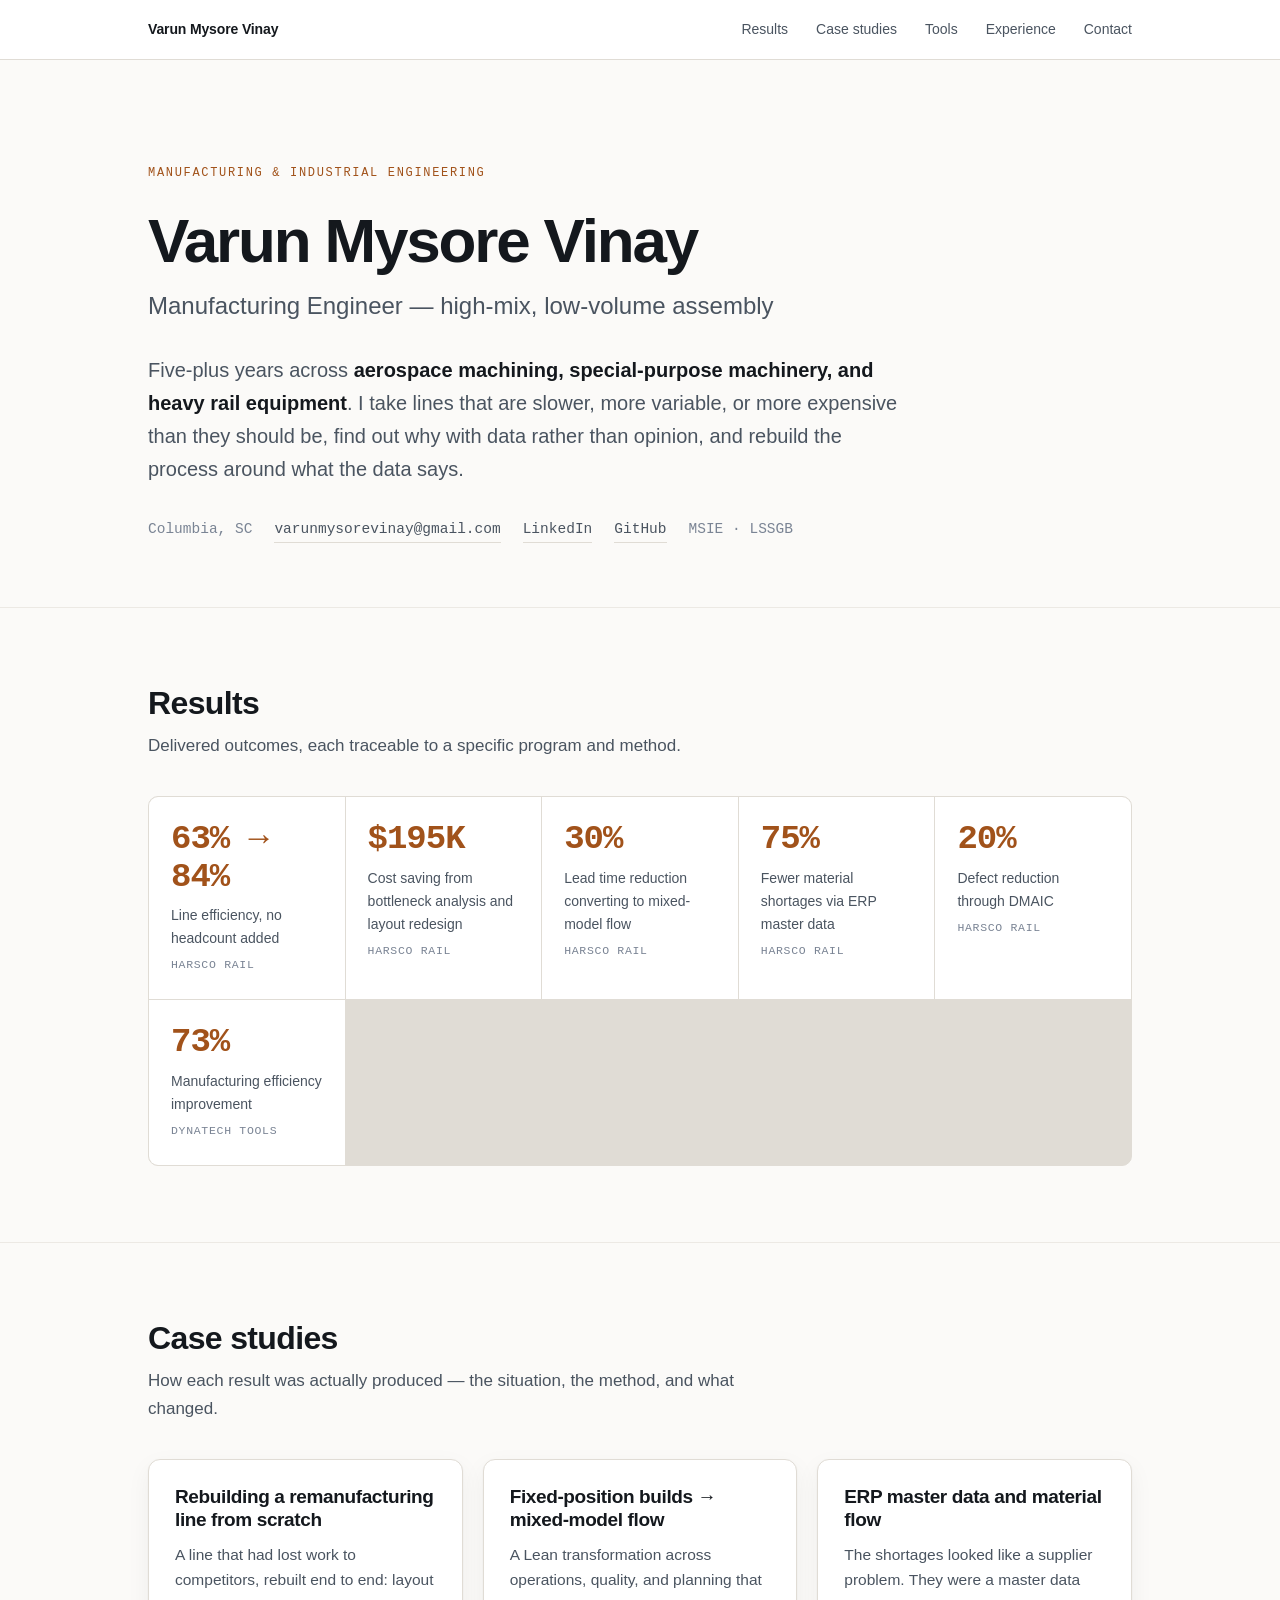
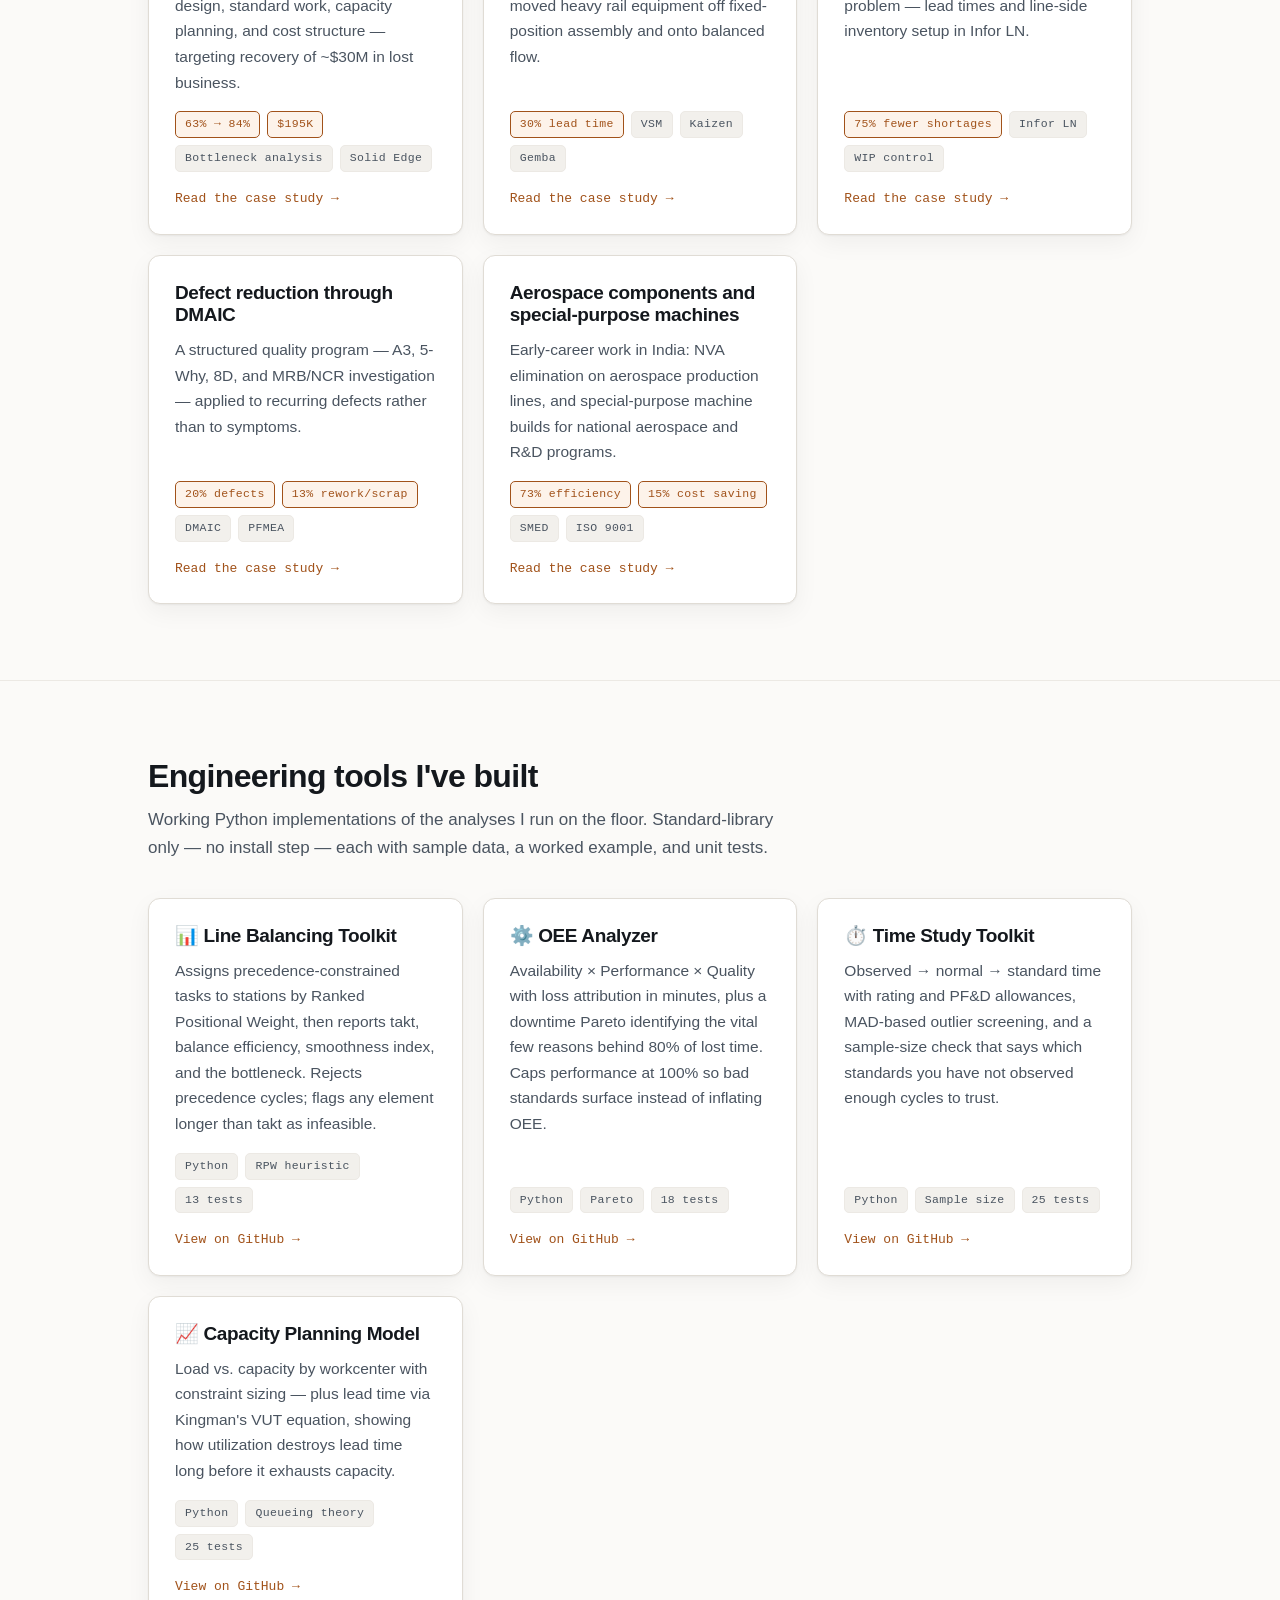
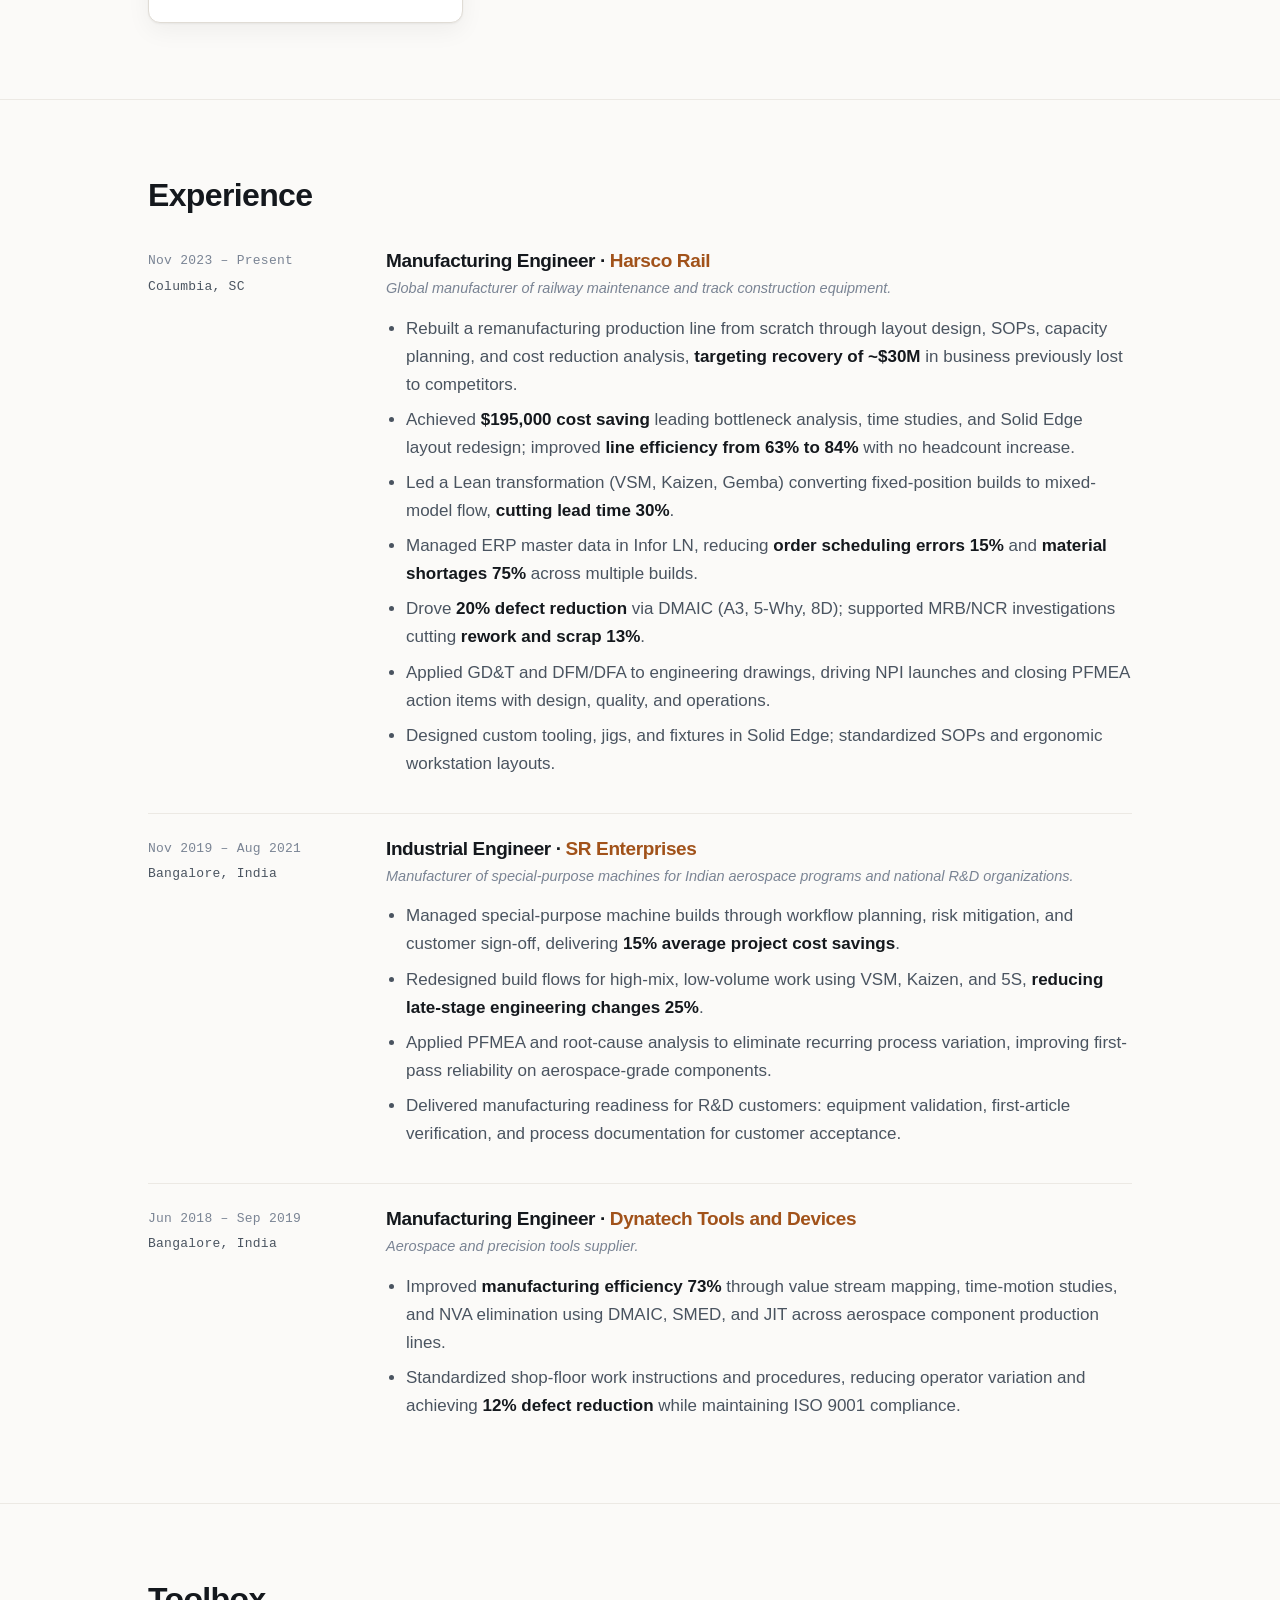
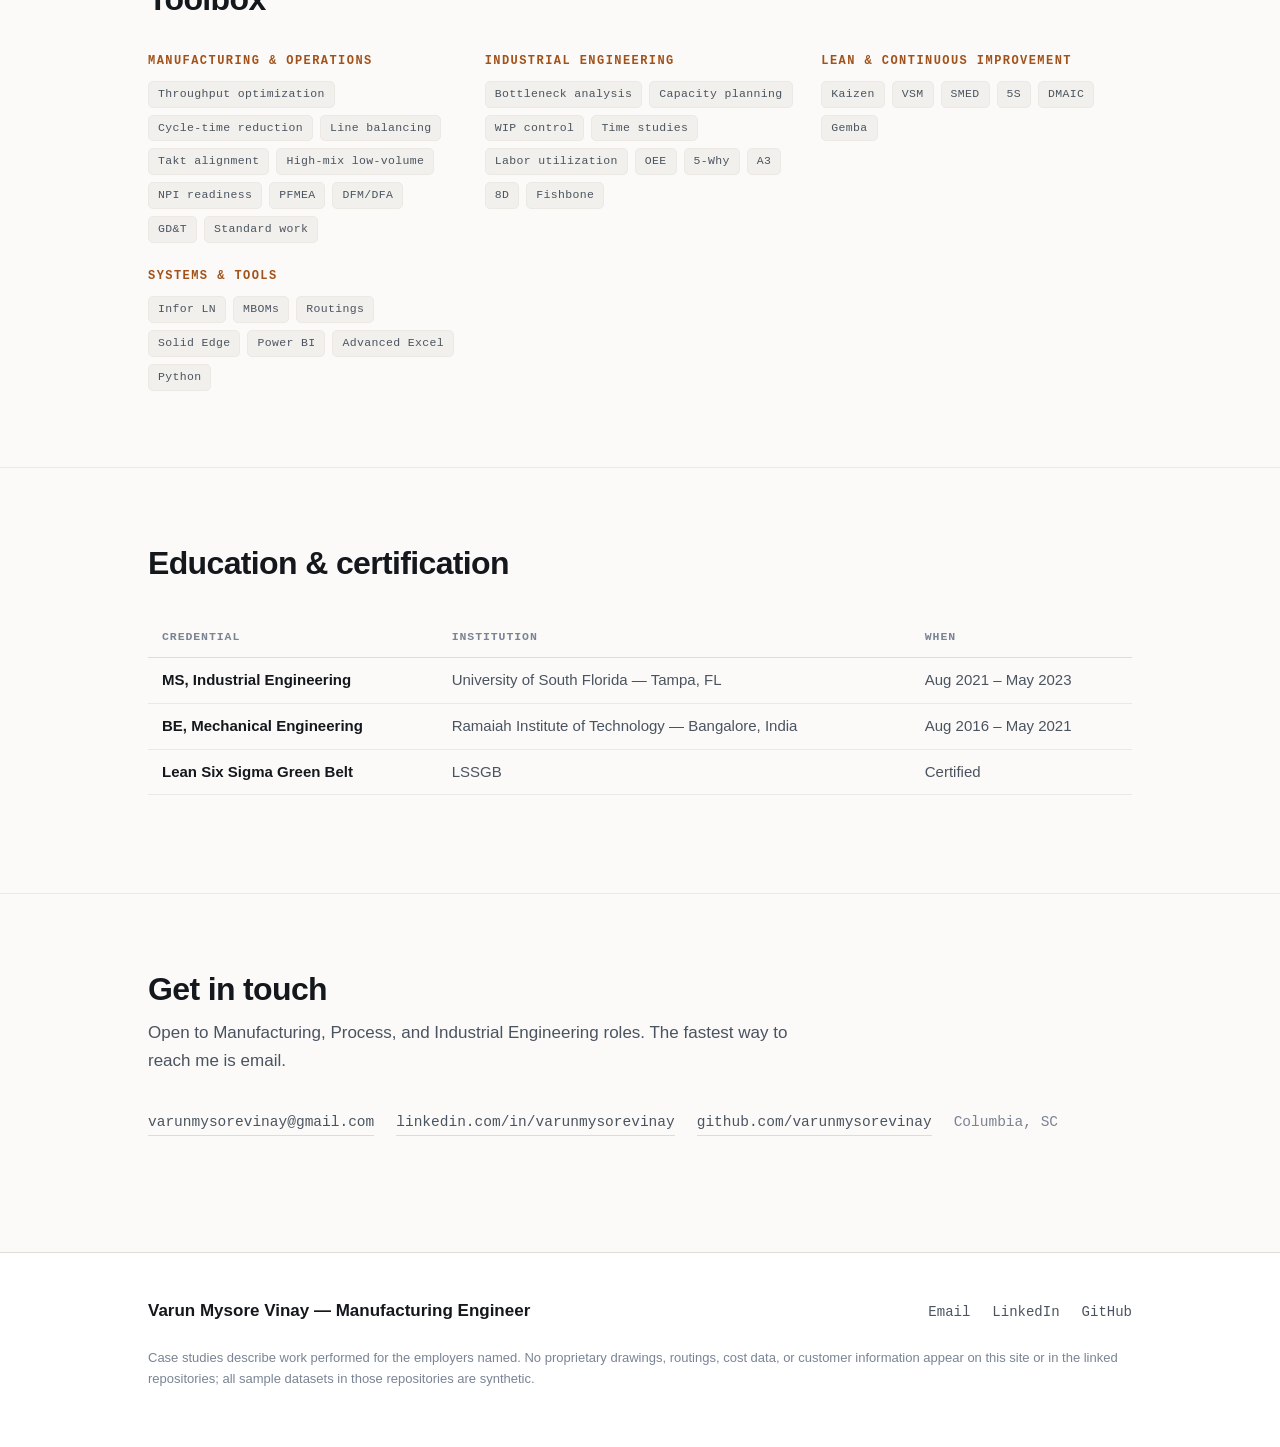
==== index.html @ 50851c82 "Initial commit" ====
<!DOCTYPE html>
<html lang="en">
<head>
<meta charset="utf-8">
<meta name="viewport" content="width=device-width, initial-scale=1">
<title>Varun Mysore Vinay — Manufacturing Engineer</title>
<meta name="description" content="Manufacturing Engineer with 5+ years across aerospace machining, special-purpose machinery, and heavy rail equipment. Throughput, line balancing, defect reduction, and ERP master data in high-mix, low-volume assembly.">
<meta property="og:title" content="Varun Mysore Vinay — Manufacturing Engineer">
<meta property="og:description" content="Throughput, line balancing, defect reduction, and ERP master data in high-mix, low-volume assembly. MSIE, Lean Six Sigma Green Belt.">
<meta property="og:type" content="profile">
<link rel="stylesheet" href="assets/style.css">
<link rel="icon" href="data:image/svg+xml,<svg xmlns='http://www.w3.org/2000/svg' viewBox='0 0 100 100'><text y='.9em' font-size='90'>⚙️</text></svg>">
</head>
<body>

<header class="masthead">
  <div class="wrap">
    <nav class="nav">
      <a class="brand" href="index.html">Varun Mysore Vinay</a>
      <a href="#results">Results</a>
      <a href="#case-studies">Case studies</a>
      <a href="#tools">Tools</a>
      <a href="#experience">Experience</a>
      <a href="#contact">Contact</a>
    </nav>
  </div>
</header>

<main>

<div class="wrap">
  <div class="hero">
    <p class="eyebrow">Manufacturing &amp; Industrial Engineering</p>
    <h1>Varun Mysore Vinay</h1>
    <p class="role">Manufacturing Engineer — high-mix, low-volume assembly</p>
    <p class="lede">
      Five-plus years across <strong>aerospace machining, special-purpose machinery, and heavy rail
      equipment</strong>. I take lines that are slower, more variable, or more expensive than they
      should be, find out why with data rather than opinion, and rebuild the process around what
      the data says.
    </p>
    <div class="meta">
      <span>Columbia, SC</span>
      <a href="mailto:varunmysorevinay@gmail.com">varunmysorevinay@gmail.com</a>
      <a href="https://www.linkedin.com/in/varunmysorevinay">LinkedIn</a>
      <a href="https://github.com/varunmysorevinay">GitHub</a>
      <span>MSIE · LSSGB</span>
    </div>
  </div>
</div>

<section id="results">
  <div class="wrap">
    <div class="section-head">
      <h2>Results</h2>
      <p>Delivered outcomes, each traceable to a specific program and method.</p>
    </div>
    <div class="metrics">
      <div class="metric">
        <span class="value">63% → 84%</span>
        <span class="label">Line efficiency, no headcount added</span>
        <span class="where">Harsco Rail</span>
      </div>
      <div class="metric">
        <span class="value">$195K</span>
        <span class="label">Cost saving from bottleneck analysis and layout redesign</span>
        <span class="where">Harsco Rail</span>
      </div>
      <div class="metric">
        <span class="value">30%</span>
        <span class="label">Lead time reduction converting to mixed-model flow</span>
        <span class="where">Harsco Rail</span>
      </div>
      <div class="metric">
        <span class="value">75%</span>
        <span class="label">Fewer material shortages via ERP master data</span>
        <span class="where">Harsco Rail</span>
      </div>
      <div class="metric">
        <span class="value">20%</span>
        <span class="label">Defect reduction through DMAIC</span>
        <span class="where">Harsco Rail</span>
      </div>
      <div class="metric">
        <span class="value">73%</span>
        <span class="label">Manufacturing efficiency improvement</span>
        <span class="where">Dynatech Tools</span>
      </div>
    </div>
  </div>
</section>

<section id="case-studies">
  <div class="wrap">
    <div class="section-head">
      <h2>Case studies</h2>
      <p>How each result was actually produced — the situation, the method, and what changed.</p>
    </div>
    <div class="cards">

      <a class="card" href="case-studies/line-rebuild.html">
        <h3>Rebuilding a remanufacturing line from scratch</h3>
        <p>
          A line that had lost work to competitors, rebuilt end to end: layout design, standard work,
          capacity planning, and cost structure — targeting recovery of ~$30M in lost business.
        </p>
        <div class="tag-row">
          <span class="tag hot">63% → 84%</span>
          <span class="tag hot">$195K</span>
          <span class="tag">Bottleneck analysis</span>
          <span class="tag">Solid Edge</span>
        </div>
        <span class="more">Read the case study →</span>
      </a>

      <a class="card" href="case-studies/mixed-model-flow.html">
        <h3>Fixed-position builds → mixed-model flow</h3>
        <p>
          A Lean transformation across operations, quality, and planning that moved heavy rail
          equipment off fixed-position assembly and onto balanced flow.
        </p>
        <div class="tag-row">
          <span class="tag hot">30% lead time</span>
          <span class="tag">VSM</span>
          <span class="tag">Kaizen</span>
          <span class="tag">Gemba</span>
        </div>
        <span class="more">Read the case study →</span>
      </a>

      <a class="card" href="case-studies/erp-material-flow.html">
        <h3>ERP master data and material flow</h3>
        <p>
          The shortages looked like a supplier problem. They were a master data problem — lead times
          and line-side inventory setup in Infor LN.
        </p>
        <div class="tag-row">
          <span class="tag hot">75% fewer shortages</span>
          <span class="tag">Infor LN</span>
          <span class="tag">WIP control</span>
        </div>
        <span class="more">Read the case study →</span>
      </a>

      <a class="card" href="case-studies/defect-reduction.html">
        <h3>Defect reduction through DMAIC</h3>
        <p>
          A structured quality program — A3, 5-Why, 8D, and MRB/NCR investigation — applied to
          recurring defects rather than to symptoms.
        </p>
        <div class="tag-row">
          <span class="tag hot">20% defects</span>
          <span class="tag hot">13% rework/scrap</span>
          <span class="tag">DMAIC</span>
          <span class="tag">PFMEA</span>
        </div>
        <span class="more">Read the case study →</span>
      </a>

      <a class="card" href="case-studies/aerospace-and-spm.html">
        <h3>Aerospace components and special-purpose machines</h3>
        <p>
          Early-career work in India: NVA elimination on aerospace production lines, and
          special-purpose machine builds for national aerospace and R&amp;D programs.
        </p>
        <div class="tag-row">
          <span class="tag hot">73% efficiency</span>
          <span class="tag hot">15% cost saving</span>
          <span class="tag">SMED</span>
          <span class="tag">ISO 9001</span>
        </div>
        <span class="more">Read the case study →</span>
      </a>

    </div>
  </div>
</section>

<section id="tools">
  <div class="wrap">
    <div class="section-head">
      <h2>Engineering tools I've built</h2>
      <p>
        Working Python implementations of the analyses I run on the floor. Standard-library only —
        no install step — each with sample data, a worked example, and unit tests.
      </p>
    </div>
    <div class="cards">

      <a class="card" href="https://github.com/varunmysorevinay/line-balancing-toolkit">
        <h3>📊 Line Balancing Toolkit</h3>
        <p>
          Assigns precedence-constrained tasks to stations by Ranked Positional Weight, then reports
          takt, balance efficiency, smoothness index, and the bottleneck. Rejects precedence cycles;
          flags any element longer than takt as infeasible.
        </p>
        <div class="tag-row">
          <span class="tag">Python</span>
          <span class="tag">RPW heuristic</span>
          <span class="tag">13 tests</span>
        </div>
        <span class="more">View on GitHub →</span>
      </a>

      <a class="card" href="https://github.com/varunmysorevinay/oee-analyzer">
        <h3>⚙️ OEE Analyzer</h3>
        <p>
          Availability × Performance × Quality with loss attribution in minutes, plus a downtime
          Pareto identifying the vital few reasons behind 80% of lost time. Caps performance at 100%
          so bad standards surface instead of inflating OEE.
        </p>
        <div class="tag-row">
          <span class="tag">Python</span>
          <span class="tag">Pareto</span>
          <span class="tag">18 tests</span>
        </div>
        <span class="more">View on GitHub →</span>
      </a>

      <a class="card" href="https://github.com/varunmysorevinay/time-study-toolkit">
        <h3>⏱️ Time Study Toolkit</h3>
        <p>
          Observed → normal → standard time with rating and PF&amp;D allowances, MAD-based outlier
          screening, and a sample-size check that says which standards you have not observed enough
          cycles to trust.
        </p>
        <div class="tag-row">
          <span class="tag">Python</span>
          <span class="tag">Sample size</span>
          <span class="tag">25 tests</span>
        </div>
        <span class="more">View on GitHub →</span>
      </a>

      <a class="card" href="https://github.com/varunmysorevinay/capacity-planning-model">
        <h3>📈 Capacity Planning Model</h3>
        <p>
          Load vs. capacity by workcenter with constraint sizing — plus lead time via Kingman's VUT
          equation, showing how utilization destroys lead time long before it exhausts capacity.
        </p>
        <div class="tag-row">
          <span class="tag">Python</span>
          <span class="tag">Queueing theory</span>
          <span class="tag">25 tests</span>
        </div>
        <span class="more">View on GitHub →</span>
      </a>

    </div>
  </div>
</section>

<section id="experience">
  <div class="wrap">
    <div class="section-head">
      <h2>Experience</h2>
    </div>
    <div class="role-list">

      <div class="role-item">
        <div class="role-when">
          Nov 2023 – Present
          <span class="place">Columbia, SC</span>
        </div>
        <div class="role-body">
          <h3>Manufacturing Engineer · <span class="org">Harsco Rail</span></h3>
          <p class="what">Global manufacturer of railway maintenance and track construction equipment.</p>
          <ul>
            <li>Rebuilt a remanufacturing production line from scratch through layout design, SOPs, capacity planning, and cost reduction analysis, <strong>targeting recovery of ~$30M</strong> in business previously lost to competitors.</li>
            <li>Achieved <strong>$195,000 cost saving</strong> leading bottleneck analysis, time studies, and Solid Edge layout redesign; improved <strong>line efficiency from 63% to 84%</strong> with no headcount increase.</li>
            <li>Led a Lean transformation (VSM, Kaizen, Gemba) converting fixed-position builds to mixed-model flow, <strong>cutting lead time 30%</strong>.</li>
            <li>Managed ERP master data in Infor LN, reducing <strong>order scheduling errors 15%</strong> and <strong>material shortages 75%</strong> across multiple builds.</li>
            <li>Drove <strong>20% defect reduction</strong> via DMAIC (A3, 5-Why, 8D); supported MRB/NCR investigations cutting <strong>rework and scrap 13%</strong>.</li>
            <li>Applied GD&amp;T and DFM/DFA to engineering drawings, driving NPI launches and closing PFMEA action items with design, quality, and operations.</li>
            <li>Designed custom tooling, jigs, and fixtures in Solid Edge; standardized SOPs and ergonomic workstation layouts.</li>
          </ul>
        </div>
      </div>

      <div class="role-item">
        <div class="role-when">
          Nov 2019 – Aug 2021
          <span class="place">Bangalore, India</span>
        </div>
        <div class="role-body">
          <h3>Industrial Engineer · <span class="org">SR Enterprises</span></h3>
          <p class="what">Manufacturer of special-purpose machines for Indian aerospace programs and national R&amp;D organizations.</p>
          <ul>
            <li>Managed special-purpose machine builds through workflow planning, risk mitigation, and customer sign-off, delivering <strong>15% average project cost savings</strong>.</li>
            <li>Redesigned build flows for high-mix, low-volume work using VSM, Kaizen, and 5S, <strong>reducing late-stage engineering changes 25%</strong>.</li>
            <li>Applied PFMEA and root-cause analysis to eliminate recurring process variation, improving first-pass reliability on aerospace-grade components.</li>
            <li>Delivered manufacturing readiness for R&amp;D customers: equipment validation, first-article verification, and process documentation for customer acceptance.</li>
          </ul>
        </div>
      </div>

      <div class="role-item">
        <div class="role-when">
          Jun 2018 – Sep 2019
          <span class="place">Bangalore, India</span>
        </div>
        <div class="role-body">
          <h3>Manufacturing Engineer · <span class="org">Dynatech Tools and Devices</span></h3>
          <p class="what">Aerospace and precision tools supplier.</p>
          <ul>
            <li>Improved <strong>manufacturing efficiency 73%</strong> through value stream mapping, time-motion studies, and NVA elimination using DMAIC, SMED, and JIT across aerospace component production lines.</li>
            <li>Standardized shop-floor work instructions and procedures, reducing operator variation and achieving <strong>12% defect reduction</strong> while maintaining ISO 9001 compliance.</li>
          </ul>
        </div>
      </div>

    </div>
  </div>
</section>

<section id="skills">
  <div class="wrap">
    <div class="section-head">
      <h2>Toolbox</h2>
    </div>
    <div class="skill-grid">

      <div class="skill-group">
        <h3>Manufacturing &amp; Operations</h3>
        <div class="tag-row">
          <span class="tag">Throughput optimization</span>
          <span class="tag">Cycle-time reduction</span>
          <span class="tag">Line balancing</span>
          <span class="tag">Takt alignment</span>
          <span class="tag">High-mix low-volume</span>
          <span class="tag">NPI readiness</span>
          <span class="tag">PFMEA</span>
          <span class="tag">DFM/DFA</span>
          <span class="tag">GD&amp;T</span>
          <span class="tag">Standard work</span>
        </div>
      </div>

      <div class="skill-group">
        <h3>Industrial Engineering</h3>
        <div class="tag-row">
          <span class="tag">Bottleneck analysis</span>
          <span class="tag">Capacity planning</span>
          <span class="tag">WIP control</span>
          <span class="tag">Time studies</span>
          <span class="tag">Labor utilization</span>
          <span class="tag">OEE</span>
          <span class="tag">5-Why</span>
          <span class="tag">A3</span>
          <span class="tag">8D</span>
          <span class="tag">Fishbone</span>
        </div>
      </div>

      <div class="skill-group">
        <h3>Lean &amp; Continuous Improvement</h3>
        <div class="tag-row">
          <span class="tag">Kaizen</span>
          <span class="tag">VSM</span>
          <span class="tag">SMED</span>
          <span class="tag">5S</span>
          <span class="tag">DMAIC</span>
          <span class="tag">Gemba</span>
        </div>
      </div>

      <div class="skill-group">
        <h3>Systems &amp; Tools</h3>
        <div class="tag-row">
          <span class="tag">Infor LN</span>
          <span class="tag">MBOMs</span>
          <span class="tag">Routings</span>
          <span class="tag">Solid Edge</span>
          <span class="tag">Power BI</span>
          <span class="tag">Advanced Excel</span>
          <span class="tag">Python</span>
        </div>
      </div>

    </div>
  </div>
</section>

<section id="education">
  <div class="wrap">
    <div class="section-head">
      <h2>Education &amp; certification</h2>
    </div>
    <div class="table-scroll">
      <table>
        <thead>
          <tr><th>Credential</th><th>Institution</th><th>When</th></tr>
        </thead>
        <tbody>
          <tr>
            <td><strong>MS, Industrial Engineering</strong></td>
            <td>University of South Florida — Tampa, FL</td>
            <td>Aug 2021 – May 2023</td>
          </tr>
          <tr>
            <td><strong>BE, Mechanical Engineering</strong></td>
            <td>Ramaiah Institute of Technology — Bangalore, India</td>
            <td>Aug 2016 – May 2021</td>
          </tr>
          <tr>
            <td><strong>Lean Six Sigma Green Belt</strong></td>
            <td>LSSGB</td>
            <td>Certified</td>
          </tr>
        </tbody>
      </table>
    </div>
  </div>
</section>

<section id="contact">
  <div class="wrap">
    <div class="section-head">
      <h2>Get in touch</h2>
      <p>
        Open to Manufacturing, Process, and Industrial Engineering roles. The fastest way to reach
        me is email.
      </p>
    </div>
    <div class="meta">
      <a href="mailto:varunmysorevinay@gmail.com">varunmysorevinay@gmail.com</a>
      <a href="https://www.linkedin.com/in/varunmysorevinay">linkedin.com/in/varunmysorevinay</a>
      <a href="https://github.com/varunmysorevinay">github.com/varunmysorevinay</a>
      <span>Columbia, SC</span>
    </div>
  </div>
</section>

</main>

<footer>
  <div class="wrap">
    <div class="foot-inner">
      <span class="name">Varun Mysore Vinay — Manufacturing Engineer</span>
      <div class="foot-links">
        <a href="mailto:varunmysorevinay@gmail.com">Email</a>
        <a href="https://www.linkedin.com/in/varunmysorevinay">LinkedIn</a>
        <a href="https://github.com/varunmysorevinay">GitHub</a>
      </div>
    </div>
    <p class="fineprint">
      Case studies describe work performed for the employers named. No proprietary drawings,
      routings, cost data, or customer information appear on this site or in the linked
      repositories; all sample datasets in those repositories are synthetic.
    </p>
  </div>
</footer>

</body>
</html>
---- assets/style.css ----
/* Varun Mysore Vinay — portfolio
   Palette tokens live on :root; dark mode redefines only the tokens. */

:root {
  --bg:        #fbfaf8;
  --bg-raised: #ffffff;
  --bg-sunken: #f2f0ec;
  --ink:       #14181d;
  --ink-soft:  #4a5460;
  --ink-faint: #7a8494;
  --rule:      #e0dcd5;
  --rule-soft: #ece9e4;
  --accent:    #a1521a;
  --accent-bg: #fdf3ea;
  --steel:     #2f5d7c;
  --shadow:    0 1px 2px rgba(20, 24, 29, .05), 0 8px 24px rgba(20, 24, 29, .05);
  --shadow-lift: 0 2px 4px rgba(20, 24, 29, .06), 0 16px 40px rgba(20, 24, 29, .09);

  --sans: -apple-system, BlinkMacSystemFont, "Segoe UI", Inter, Roboto,
          "Helvetica Neue", Arial, sans-serif;
  --mono: ui-monospace, "SF Mono", SFMono-Regular, "Cascadia Mono", Menlo,
          Consolas, "Liberation Mono", monospace;

  --measure: 68ch;
  --page: 1080px;
}

@media (prefers-color-scheme: dark) {
  :root {
    --bg:        #0f1216;
    --bg-raised: #171b21;
    --bg-sunken: #14181e;
    --ink:       #e8eaed;
    --ink-soft:  #a8b2bf;
    --ink-faint: #6f7a88;
    --rule:      #262c34;
    --rule-soft: #1e242b;
    --accent:    #e8933f;
    --accent-bg: #241a10;
    --steel:     #7bb3d8;
    --shadow:    0 1px 2px rgba(0, 0, 0, .4), 0 8px 24px rgba(0, 0, 0, .3);
    --shadow-lift: 0 2px 4px rgba(0, 0, 0, .45), 0 16px 40px rgba(0, 0, 0, .4);
  }
}

*, *::before, *::after { box-sizing: border-box; }

html { -webkit-text-size-adjust: 100%; scroll-behavior: smooth; }

body {
  margin: 0;
  background: var(--bg);
  color: var(--ink);
  font-family: var(--sans);
  font-size: 17px;
  line-height: 1.65;
  -webkit-font-smoothing: antialiased;
}

@media (prefers-reduced-motion: reduce) {
  html { scroll-behavior: auto; }
  * { transition: none !important; animation: none !important; }
}

.wrap {
  max-width: var(--page);
  margin: 0 auto;
  padding: 0 clamp(20px, 5vw, 48px);
}

a { color: var(--accent); text-decoration-thickness: 1px; text-underline-offset: 2px; }
a:hover { text-decoration-thickness: 2px; }

h1, h2, h3, h4 { line-height: 1.2; letter-spacing: -0.02em; margin: 0; }

/* ---------- masthead ---------- */

.masthead {
  border-bottom: 1px solid var(--rule);
  background: var(--bg-raised);
}

.nav {
  display: flex;
  flex-wrap: wrap;
  gap: 8px 28px;
  align-items: baseline;
  padding: 18px 0;
  font-size: 14px;
}

.nav .brand {
  font-weight: 650;
  color: var(--ink);
  text-decoration: none;
  letter-spacing: -0.01em;
  margin-right: auto;
}

.nav a:not(.brand) {
  color: var(--ink-soft);
  text-decoration: none;
}

.nav a:not(.brand):hover { color: var(--accent); }

/* ---------- hero ---------- */

.hero { padding: clamp(56px, 9vw, 104px) 0 clamp(40px, 6vw, 64px); }

.eyebrow {
  font-family: var(--mono);
  font-size: 12px;
  letter-spacing: 0.14em;
  text-transform: uppercase;
  color: var(--accent);
  margin: 0 0 20px;
}

.hero h1 {
  font-size: clamp(38px, 6.5vw, 62px);
  font-weight: 700;
  letter-spacing: -0.035em;
  margin-bottom: 8px;
}

.hero .role {
  font-size: clamp(19px, 2.6vw, 24px);
  color: var(--ink-soft);
  font-weight: 450;
  margin: 0 0 28px;
}

.hero .lede {
  font-size: clamp(17px, 2.1vw, 20px);
  max-width: var(--measure);
  color: var(--ink-soft);
  margin: 0 0 32px;
}

.hero .lede strong { color: var(--ink); font-weight: 600; }

.meta {
  display: flex;
  flex-wrap: wrap;
  gap: 10px 22px;
  font-size: 14.5px;
  color: var(--ink-faint);
  font-family: var(--mono);
}

.meta a { color: var(--ink-soft); text-decoration: none; border-bottom: 1px solid var(--rule); }
.meta a:hover { color: var(--accent); border-color: var(--accent); }

/* ---------- section scaffolding ---------- */

section { padding: clamp(44px, 6vw, 76px) 0; border-top: 1px solid var(--rule-soft); }

.section-head { margin-bottom: 36px; }

.section-head h2 {
  font-size: clamp(24px, 3.4vw, 32px);
  font-weight: 660;
  margin-bottom: 10px;
}

.section-head p {
  color: var(--ink-soft);
  max-width: var(--measure);
  margin: 0;
}

/* ---------- metric strip ---------- */

.metrics {
  display: grid;
  grid-template-columns: repeat(auto-fit, minmax(180px, 1fr));
  gap: 1px;
  background: var(--rule);
  border: 1px solid var(--rule);
  border-radius: 10px;
  overflow: hidden;
}

.metric { background: var(--bg-raised); padding: 24px 22px; }

.metric .value {
  font-family: var(--mono);
  font-size: clamp(26px, 3.6vw, 34px);
  font-weight: 600;
  letter-spacing: -0.03em;
  color: var(--accent);
  line-height: 1.1;
  display: block;
}

.metric .label {
  font-size: 14px;
  color: var(--ink-soft);
  margin-top: 8px;
  display: block;
}

.metric .where {
  font-family: var(--mono);
  font-size: 11.5px;
  letter-spacing: 0.06em;
  text-transform: uppercase;
  color: var(--ink-faint);
  margin-top: 6px;
  display: block;
}

/* ---------- cards ---------- */

.cards {
  display: grid;
  grid-template-columns: repeat(auto-fit, minmax(300px, 1fr));
  gap: 20px;
}

.card {
  background: var(--bg-raised);
  border: 1px solid var(--rule);
  border-radius: 12px;
  padding: 26px 26px 24px;
  box-shadow: var(--shadow);
  transition: box-shadow .18s ease, transform .18s ease, border-color .18s ease;
  display: flex;
  flex-direction: column;
}

a.card { text-decoration: none; color: inherit; }

a.card:hover {
  box-shadow: var(--shadow-lift);
  transform: translateY(-2px);
  border-color: var(--accent);
}

.card h3 {
  font-size: 19px;
  font-weight: 640;
  margin-bottom: 10px;
}

.card p {
  color: var(--ink-soft);
  font-size: 15.5px;
  margin: 0 0 16px;
  flex: 1;
}

.card .tag-row { display: flex; flex-wrap: wrap; gap: 7px; }

.tag {
  font-family: var(--mono);
  font-size: 11.5px;
  letter-spacing: 0.03em;
  padding: 3px 9px;
  border-radius: 5px;
  background: var(--bg-sunken);
  border: 1px solid var(--rule-soft);
  color: var(--ink-soft);
  white-space: nowrap;
}

.tag.hot { background: var(--accent-bg); border-color: var(--accent); color: var(--accent); }

.card .more {
  font-family: var(--mono);
  font-size: 13px;
  color: var(--accent);
  margin-top: 16px;
}

/* ---------- experience ---------- */

.role-list { display: grid; gap: 28px; }

.role-item {
  display: grid;
  grid-template-columns: 210px 1fr;
  gap: 28px;
  padding-top: 24px;
  border-top: 1px solid var(--rule-soft);
}

.role-item:first-child { border-top: none; padding-top: 0; }

.role-when {
  font-family: var(--mono);
  font-size: 13px;
  color: var(--ink-faint);
  letter-spacing: 0.02em;
}

.role-when .place { display: block; color: var(--ink-soft); margin-top: 4px; }

.role-body h3 { font-size: 19px; font-weight: 640; margin-bottom: 4px; }

.role-body .org { color: var(--accent); font-weight: 550; }

.role-body .what {
  font-size: 14.5px;
  color: var(--ink-faint);
  font-style: italic;
  margin: 0 0 14px;
}

.role-body ul { margin: 0; padding-left: 20px; color: var(--ink-soft); }
.role-body li { margin-bottom: 7px; }
.role-body li strong { color: var(--ink); font-weight: 600; }

@media (max-width: 720px) {
  .role-item { grid-template-columns: 1fr; gap: 12px; }
}

/* ---------- skills ---------- */

.skill-grid {
  display: grid;
  grid-template-columns: repeat(auto-fit, minmax(260px, 1fr));
  gap: 26px;
}

.skill-group h3 {
  font-family: var(--mono);
  font-size: 12px;
  letter-spacing: 0.12em;
  text-transform: uppercase;
  color: var(--accent);
  margin-bottom: 12px;
}

.skill-group .tag-row { display: flex; flex-wrap: wrap; gap: 7px; }

/* ---------- case study pages ---------- */

.case-hero { padding: clamp(44px, 7vw, 76px) 0 clamp(28px, 4vw, 40px); }

.case-hero h1 {
  font-size: clamp(30px, 5vw, 46px);
  font-weight: 700;
  letter-spacing: -0.03em;
  max-width: 20ch;
  margin-bottom: 16px;
}

.case-hero .sub {
  font-size: clamp(17px, 2.2vw, 20px);
  color: var(--ink-soft);
  max-width: var(--measure);
  margin: 0 0 24px;
}

.backlink {
  font-family: var(--mono);
  font-size: 13px;
  text-decoration: none;
  color: var(--ink-soft);
  display: inline-block;
  margin-bottom: 24px;
}

.backlink:hover { color: var(--accent); }

.case-body { max-width: var(--measure); padding-bottom: 72px; }

.case-body h2 {
  font-size: clamp(21px, 2.8vw, 26px);
  font-weight: 640;
  margin: 44px 0 14px;
  padding-top: 20px;
  border-top: 1px solid var(--rule-soft);
}

.case-body h2:first-child { border-top: none; padding-top: 0; margin-top: 0; }

.case-body h3 {
  font-size: 17.5px;
  font-weight: 640;
  margin: 26px 0 8px;
}

.case-body p { color: var(--ink-soft); margin: 0 0 16px; }
.case-body p strong, .case-body li strong { color: var(--ink); font-weight: 600; }
.case-body ul, .case-body ol { color: var(--ink-soft); padding-left: 22px; margin: 0 0 18px; }
.case-body li { margin-bottom: 8px; }

.pull {
  border-left: 3px solid var(--accent);
  background: var(--accent-bg);
  padding: 18px 22px;
  margin: 26px 0;
  border-radius: 0 8px 8px 0;
}

.pull p { margin: 0; color: var(--ink); font-size: 17.5px; }

.result-strip {
  display: grid;
  grid-template-columns: repeat(auto-fit, minmax(140px, 1fr));
  gap: 1px;
  background: var(--rule);
  border: 1px solid var(--rule);
  border-radius: 10px;
  overflow: hidden;
  margin: 28px 0;
}

.result-strip .metric { padding: 20px 18px; }
.result-strip .metric .value { font-size: clamp(22px, 3vw, 27px); }

table {
  width: 100%;
  border-collapse: collapse;
  font-size: 15px;
  margin: 22px 0;
}

.table-scroll { overflow-x: auto; margin: 22px 0; }
.table-scroll table { margin: 0; min-width: 460px; }

th, td { text-align: left; padding: 10px 14px; border-bottom: 1px solid var(--rule-soft); }

th {
  font-family: var(--mono);
  font-size: 11.5px;
  letter-spacing: 0.08em;
  text-transform: uppercase;
  color: var(--ink-faint);
  border-bottom: 1px solid var(--rule);
}

td { color: var(--ink-soft); }
td strong { color: var(--ink); }

/* ---------- footer ---------- */

footer {
  border-top: 1px solid var(--rule);
  background: var(--bg-raised);
  padding: 44px 0;
  margin-top: 40px;
}

.foot-inner {
  display: flex;
  flex-wrap: wrap;
  gap: 20px 40px;
  align-items: baseline;
  justify-content: space-between;
}

.foot-inner .name { font-weight: 640; }

.foot-links { display: flex; flex-wrap: wrap; gap: 8px 22px; font-family: var(--mono); font-size: 14px; }
.foot-links a { color: var(--ink-soft); text-decoration: none; }
.foot-links a:hover { color: var(--accent); }

.fineprint { font-size: 13px; color: var(--ink-faint); margin-top: 22px; }

/* ---------- focus ---------- */

:focus-visible {
  outline: 2px solid var(--accent);
  outline-offset: 3px;
  border-radius: 3px;
}

/* Role sub-heading inside a case study body */
.case-meta {
  font-size: 14.5px;
  color: var(--ink-faint);
  font-style: italic;
  margin: -6px 0 18px;
}
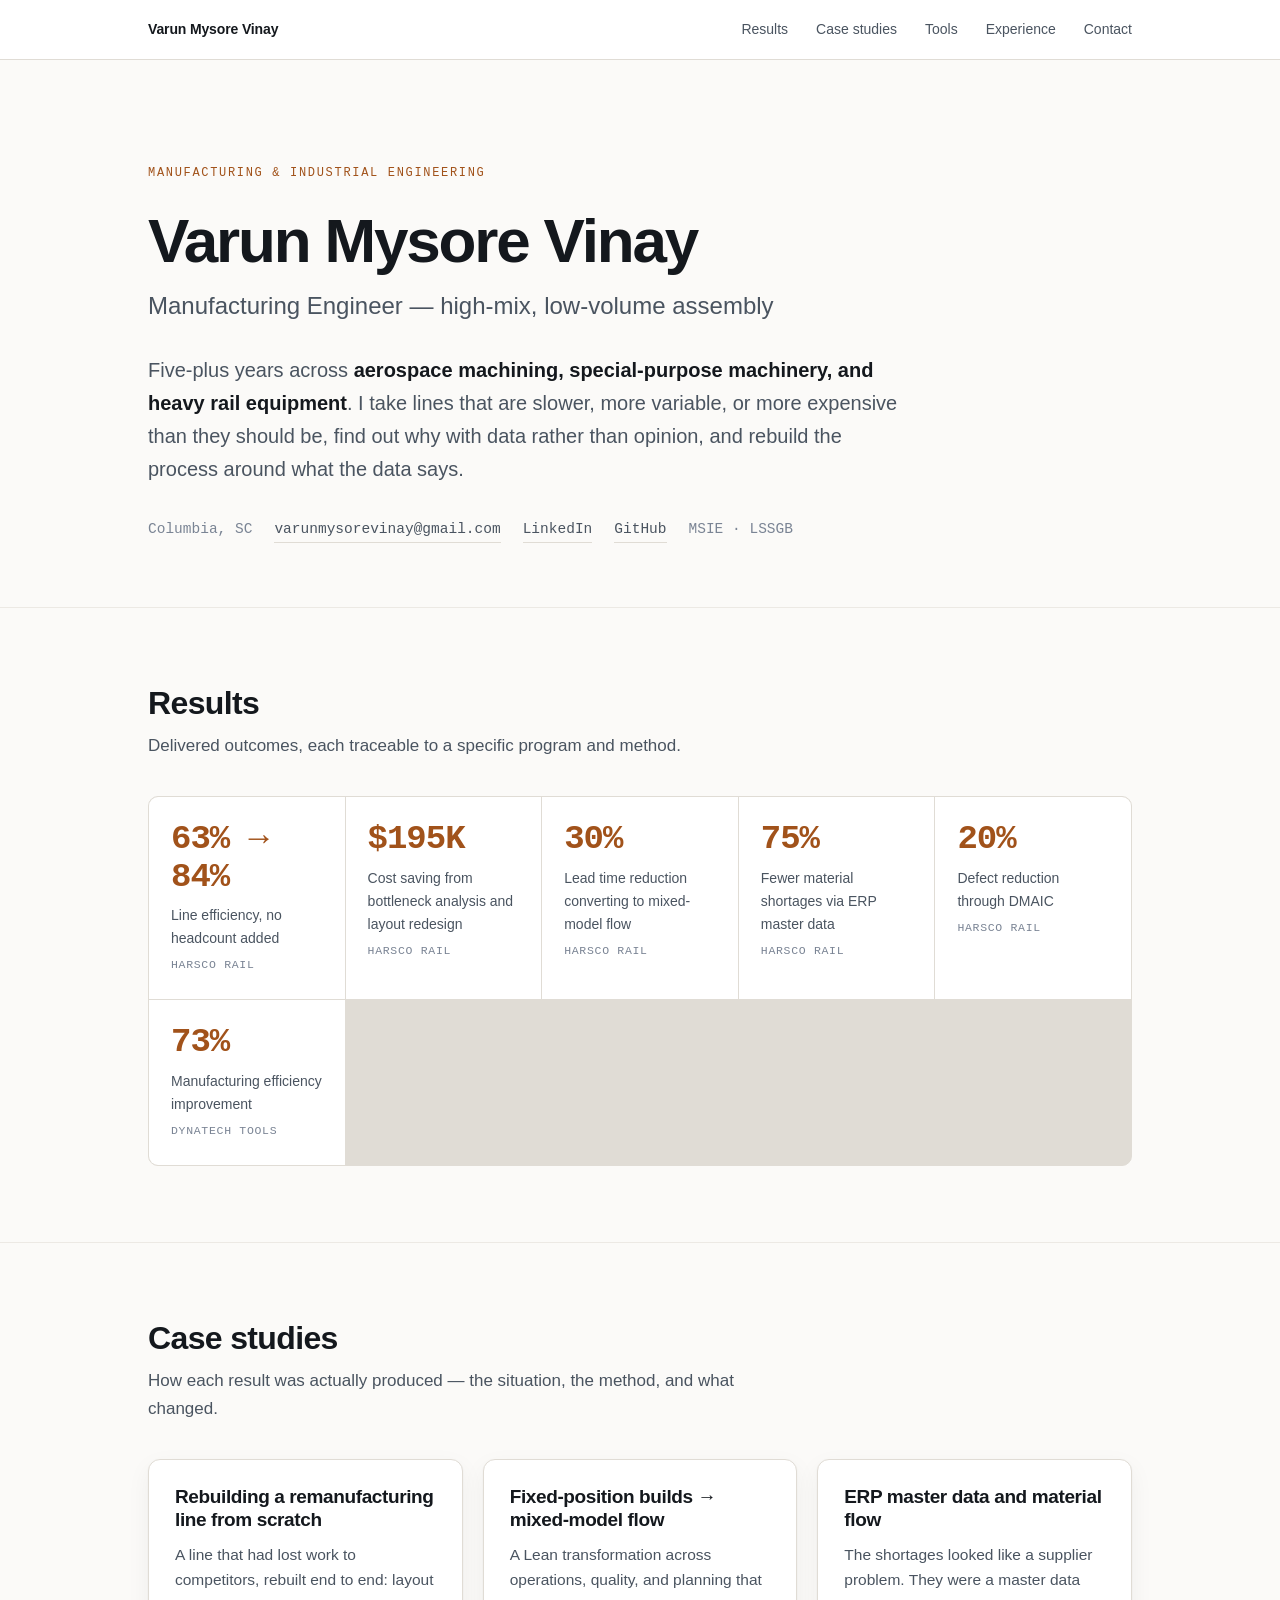
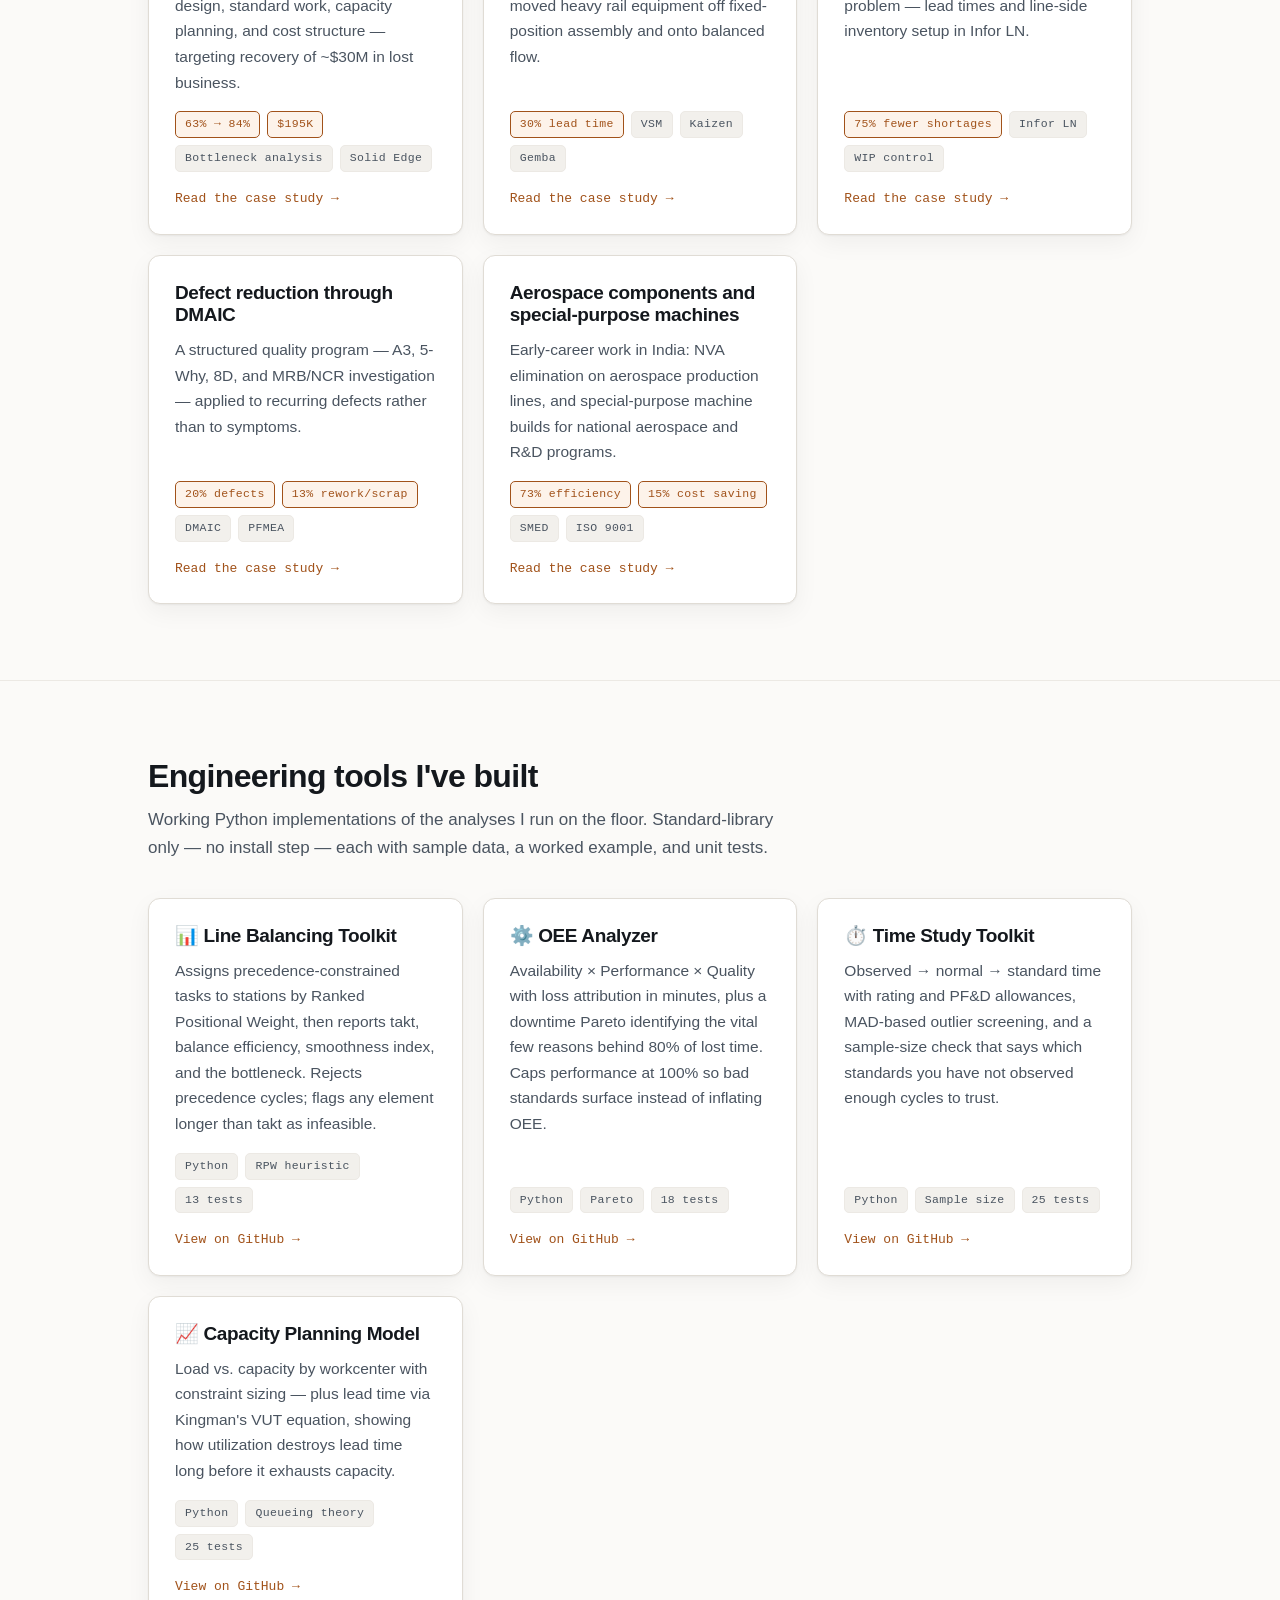
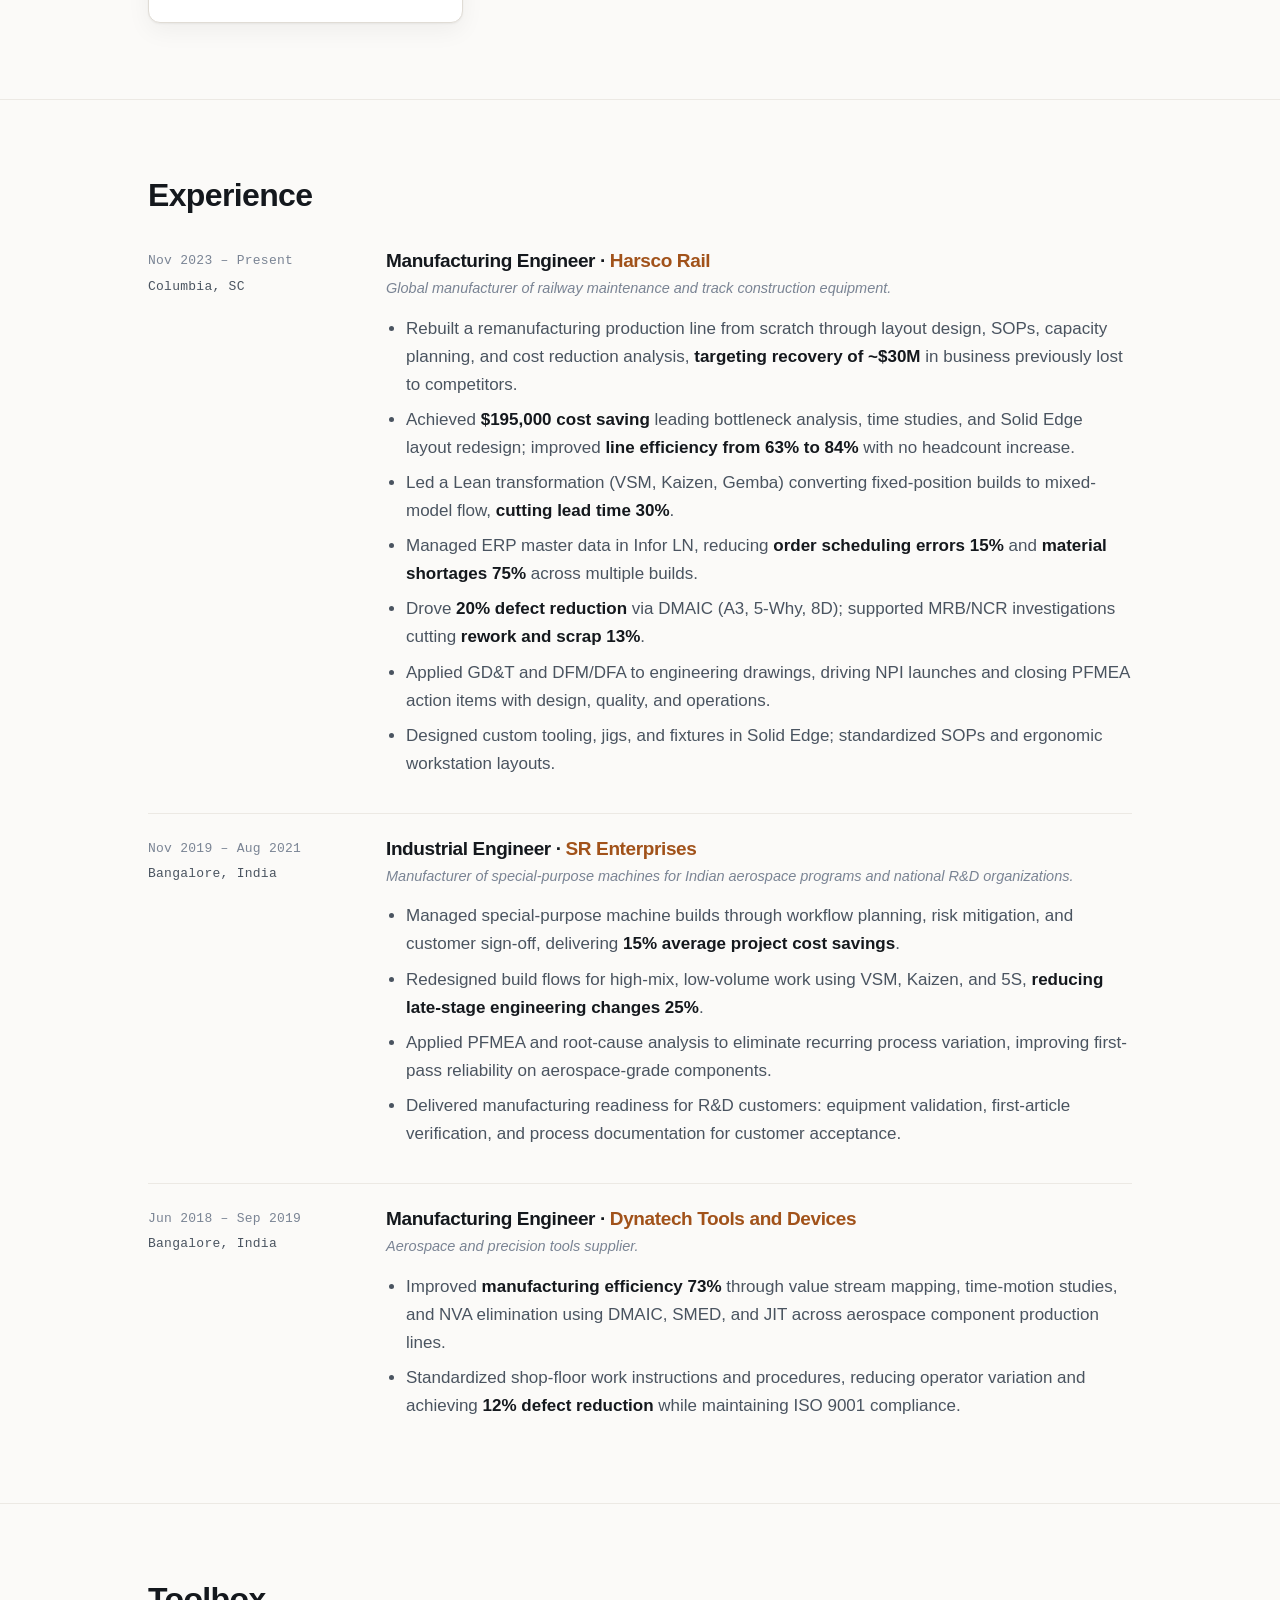
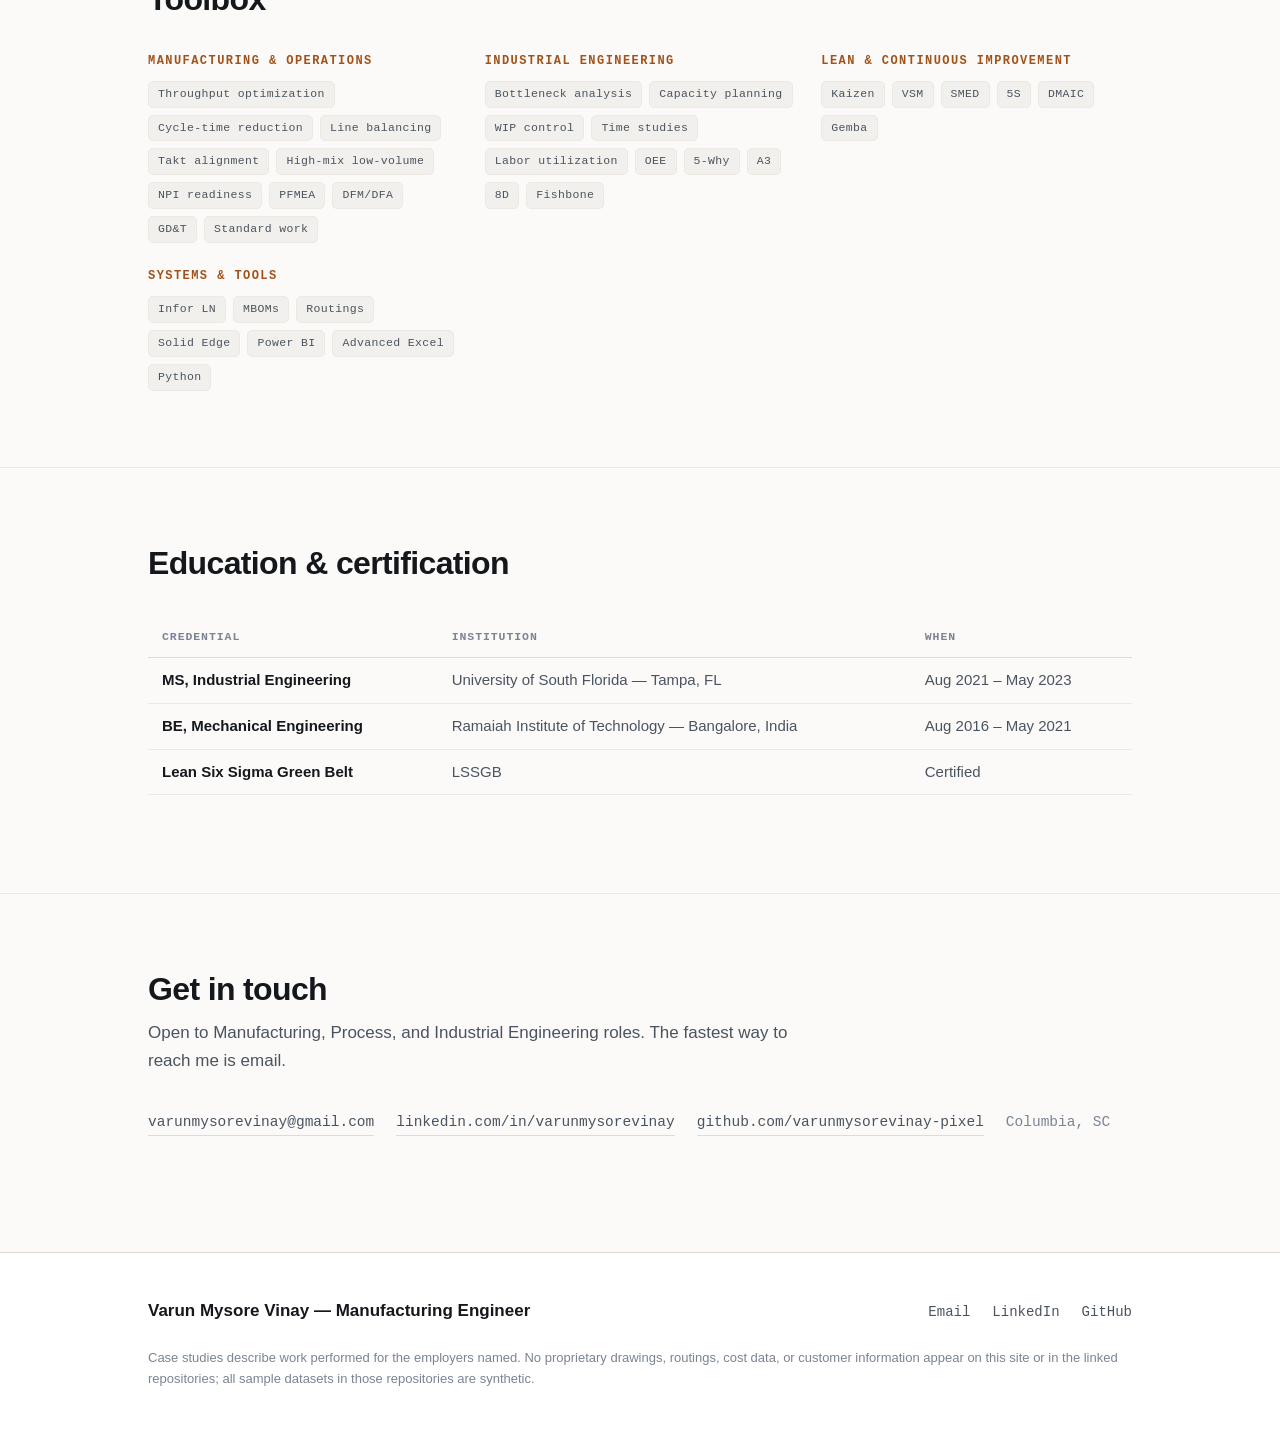
==== commit 5de9089a: "Point GitHub links at varunmysorevinay-pixel" ====
--- a/index.html
+++ b/index.html
@@ -43,7 +43,7 @@
       <span>Columbia, SC</span>
       <a href="mailto:varunmysorevinay@gmail.com">varunmysorevinay@gmail.com</a>
       <a href="https://www.linkedin.com/in/varunmysorevinay">LinkedIn</a>
-      <a href="https://github.com/varunmysorevinay">GitHub</a>
+      <a href="https://github.com/varunmysorevinay-pixel">GitHub</a>
       <span>MSIE · LSSGB</span>
     </div>
   </div>
@@ -187,7 +187,7 @@
     </div>
     <div class="cards">
 
-      <a class="card" href="https://github.com/varunmysorevinay/line-balancing-toolkit">
+      <a class="card" href="https://github.com/varunmysorevinay-pixel/line-balancing-toolkit">
         <h3>📊 Line Balancing Toolkit</h3>
         <p>
           Assigns precedence-constrained tasks to stations by Ranked Positional Weight, then reports
@@ -202,7 +202,7 @@
         <span class="more">View on GitHub →</span>
       </a>
 
-      <a class="card" href="https://github.com/varunmysorevinay/oee-analyzer">
+      <a class="card" href="https://github.com/varunmysorevinay-pixel/oee-analyzer">
         <h3>⚙️ OEE Analyzer</h3>
         <p>
           Availability × Performance × Quality with loss attribution in minutes, plus a downtime
@@ -217,7 +217,7 @@
         <span class="more">View on GitHub →</span>
       </a>
 
-      <a class="card" href="https://github.com/varunmysorevinay/time-study-toolkit">
+      <a class="card" href="https://github.com/varunmysorevinay-pixel/time-study-toolkit">
         <h3>⏱️ Time Study Toolkit</h3>
         <p>
           Observed → normal → standard time with rating and PF&amp;D allowances, MAD-based outlier
@@ -232,7 +232,7 @@
         <span class="more">View on GitHub →</span>
       </a>
 
-      <a class="card" href="https://github.com/varunmysorevinay/capacity-planning-model">
+      <a class="card" href="https://github.com/varunmysorevinay-pixel/capacity-planning-model">
         <h3>📈 Capacity Planning Model</h3>
         <p>
           Load vs. capacity by workcenter with constraint sizing — plus lead time via Kingman's VUT
@@ -425,7 +425,7 @@
     <div class="meta">
       <a href="mailto:varunmysorevinay@gmail.com">varunmysorevinay@gmail.com</a>
       <a href="https://www.linkedin.com/in/varunmysorevinay">linkedin.com/in/varunmysorevinay</a>
-      <a href="https://github.com/varunmysorevinay">github.com/varunmysorevinay</a>
+      <a href="https://github.com/varunmysorevinay-pixel">github.com/varunmysorevinay-pixel</a>
       <span>Columbia, SC</span>
     </div>
   </div>
@@ -440,7 +440,7 @@
       <div class="foot-links">
         <a href="mailto:varunmysorevinay@gmail.com">Email</a>
         <a href="https://www.linkedin.com/in/varunmysorevinay">LinkedIn</a>
-        <a href="https://github.com/varunmysorevinay">GitHub</a>
+        <a href="https://github.com/varunmysorevinay-pixel">GitHub</a>
       </div>
     </div>
     <p class="fineprint">
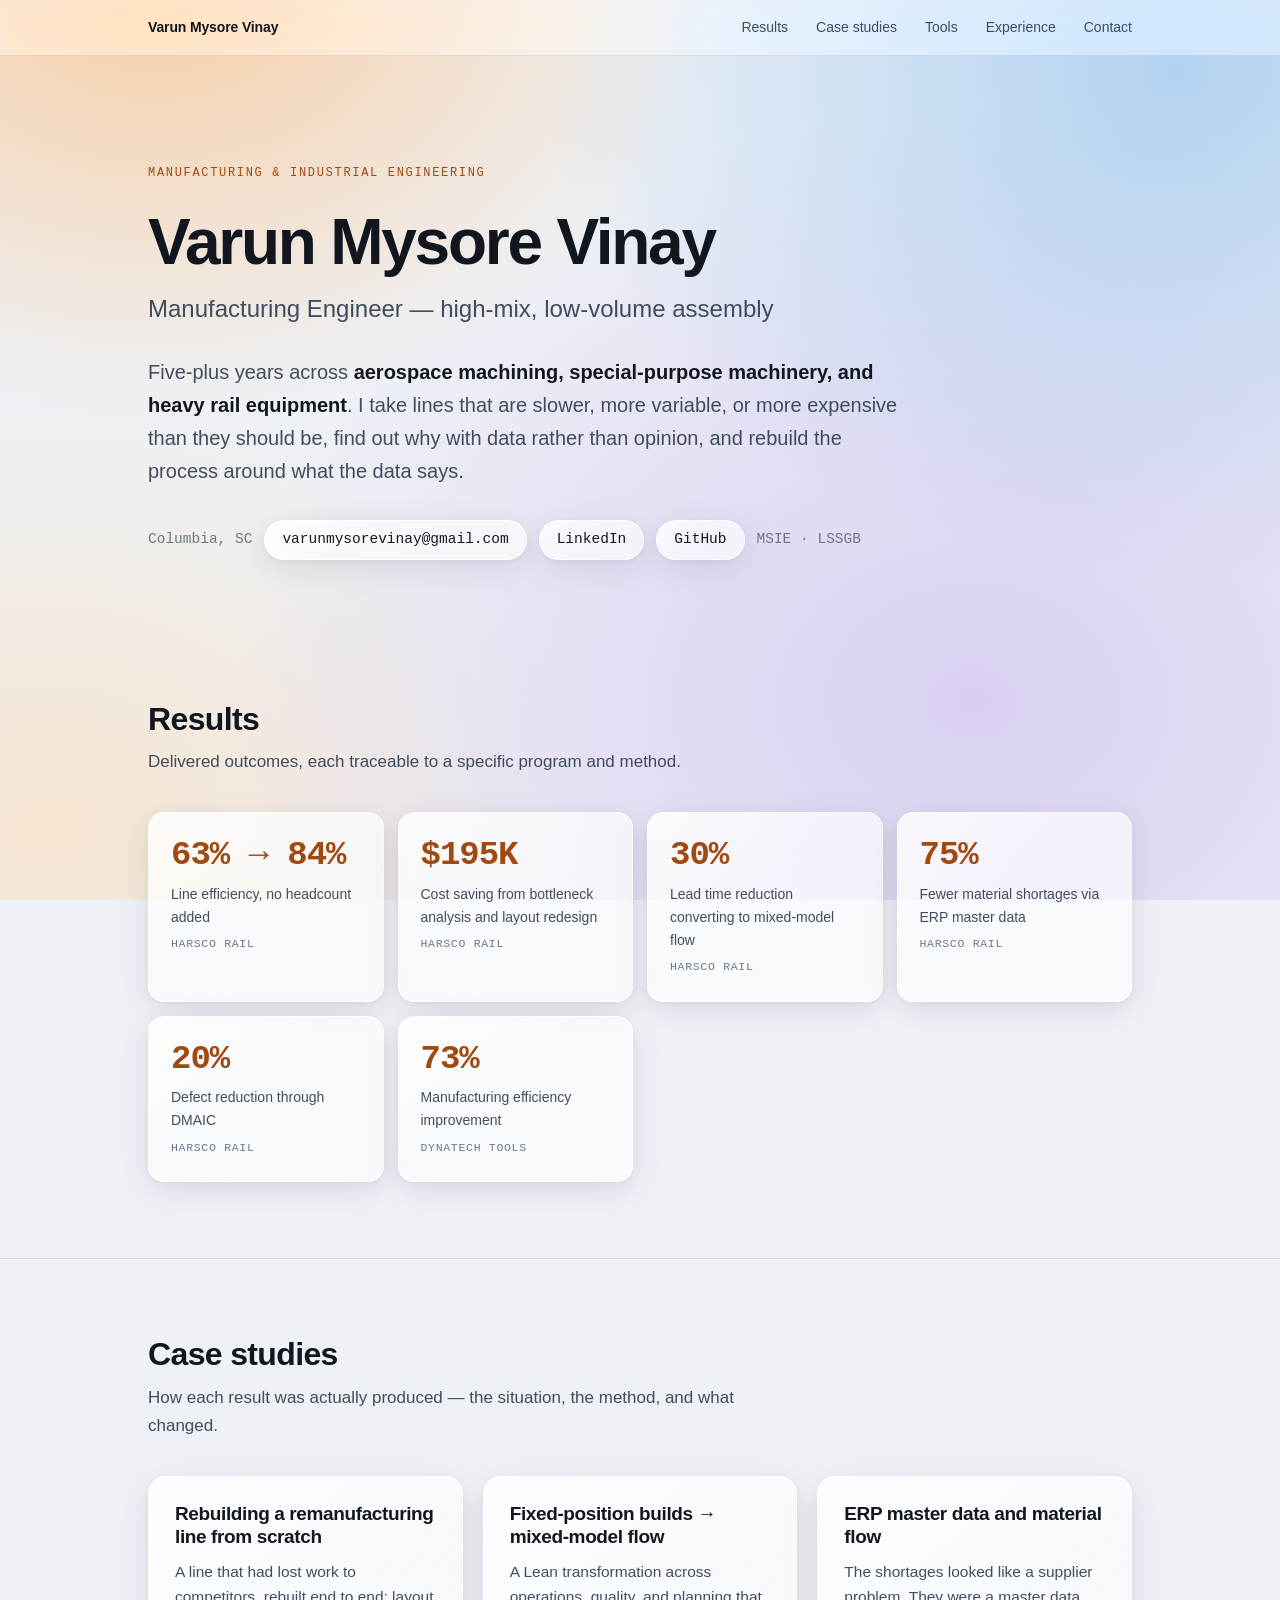
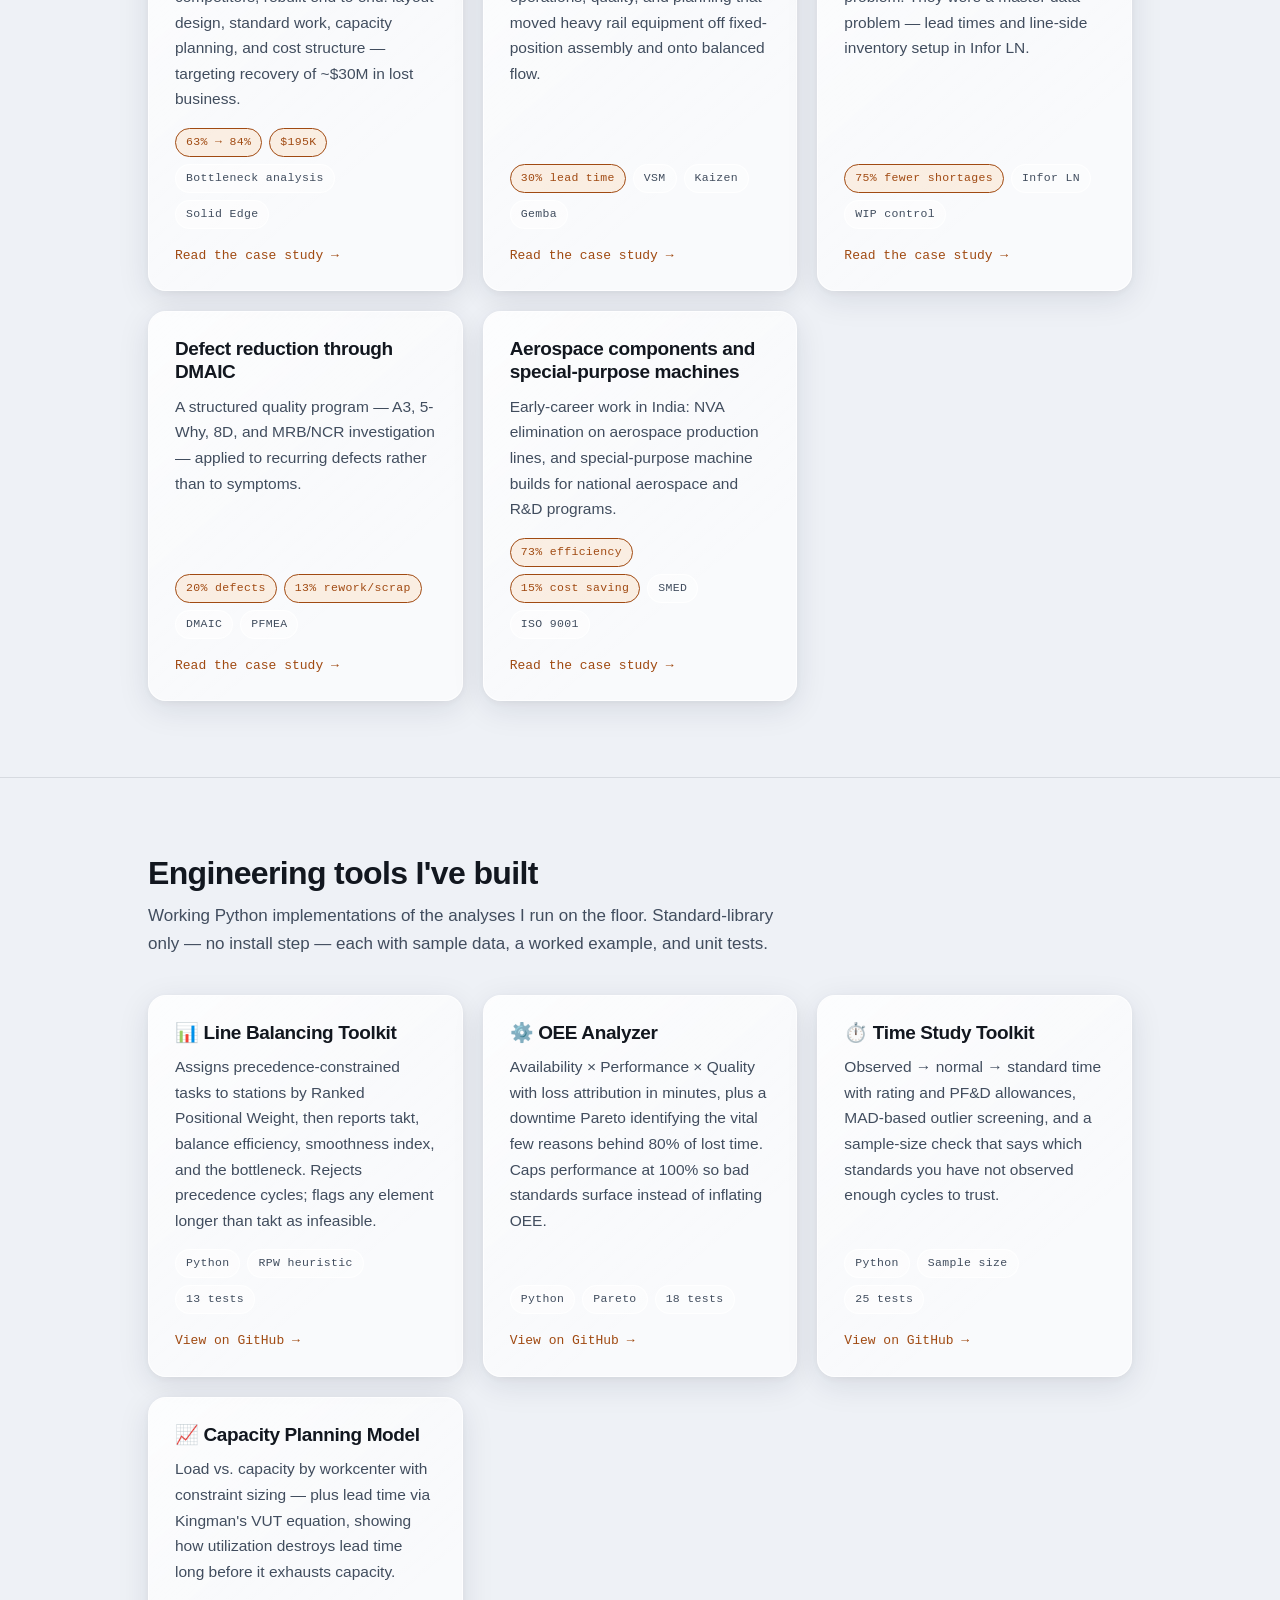
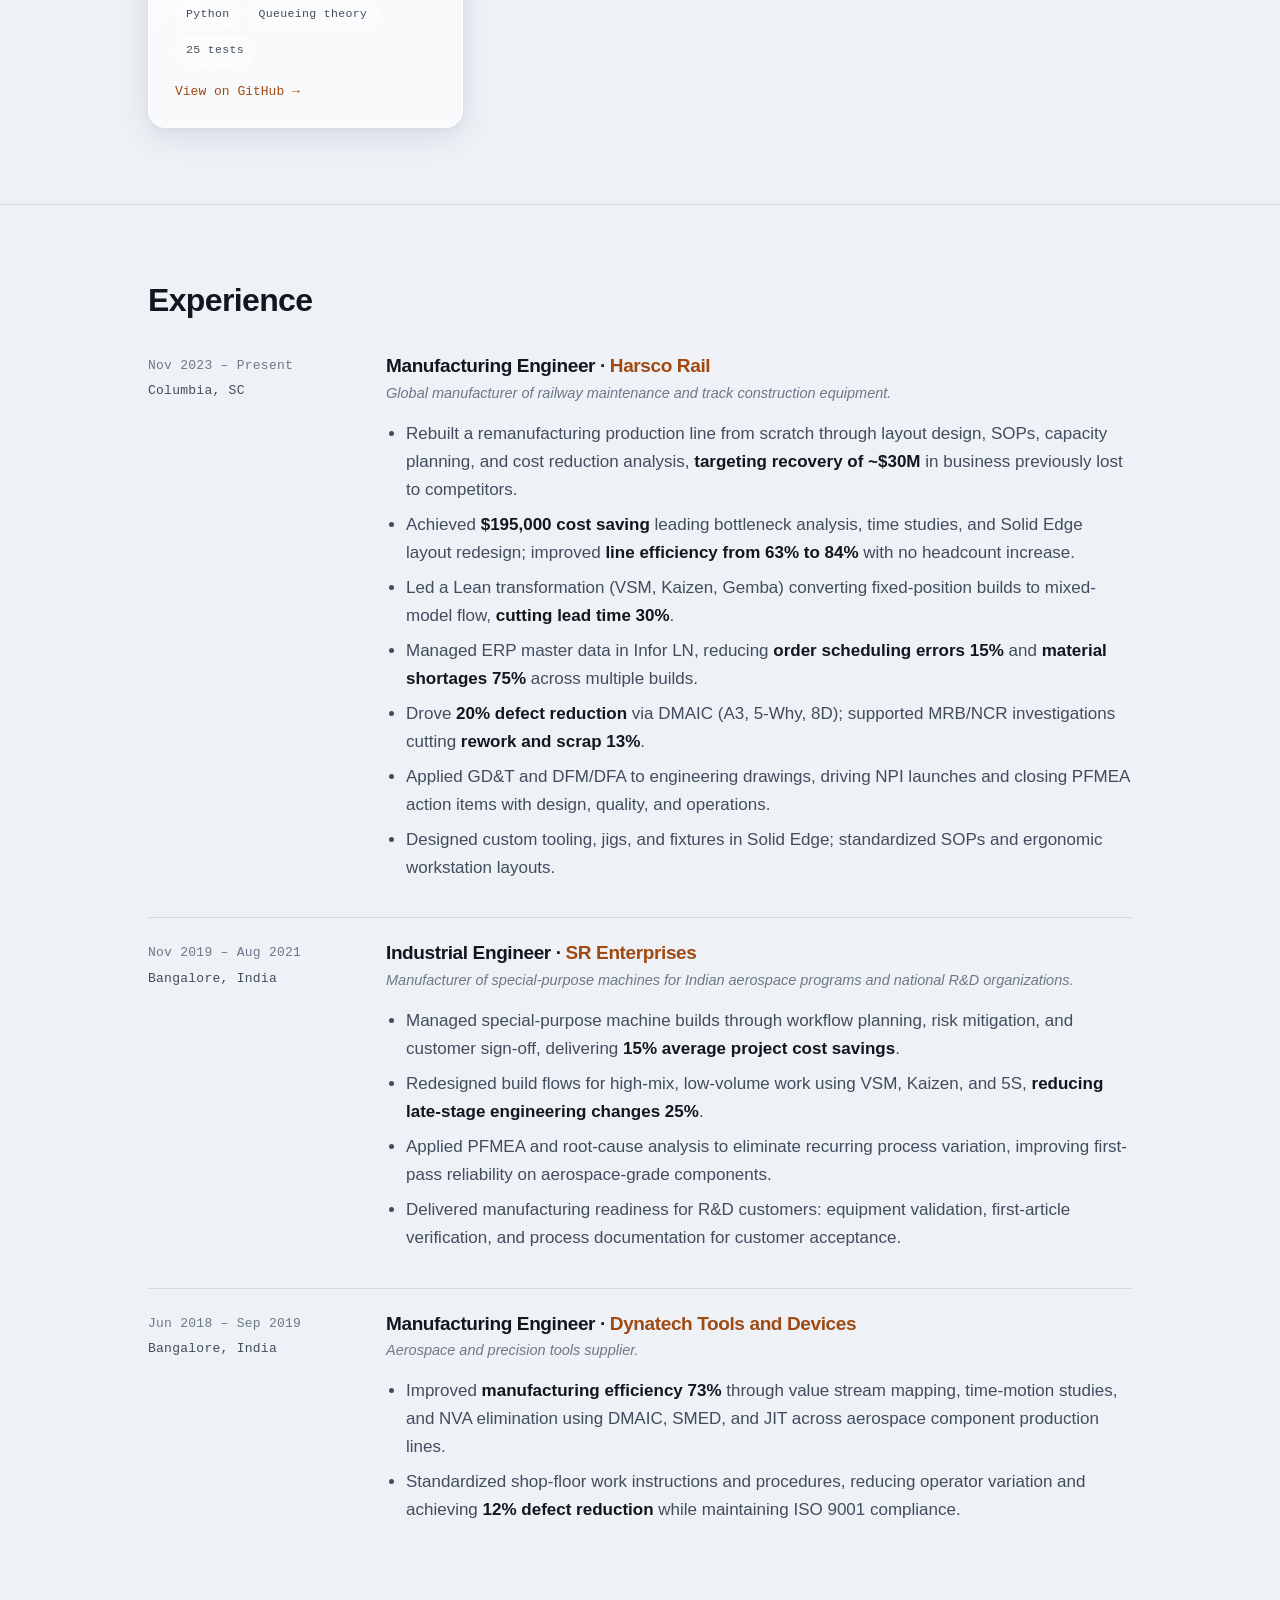
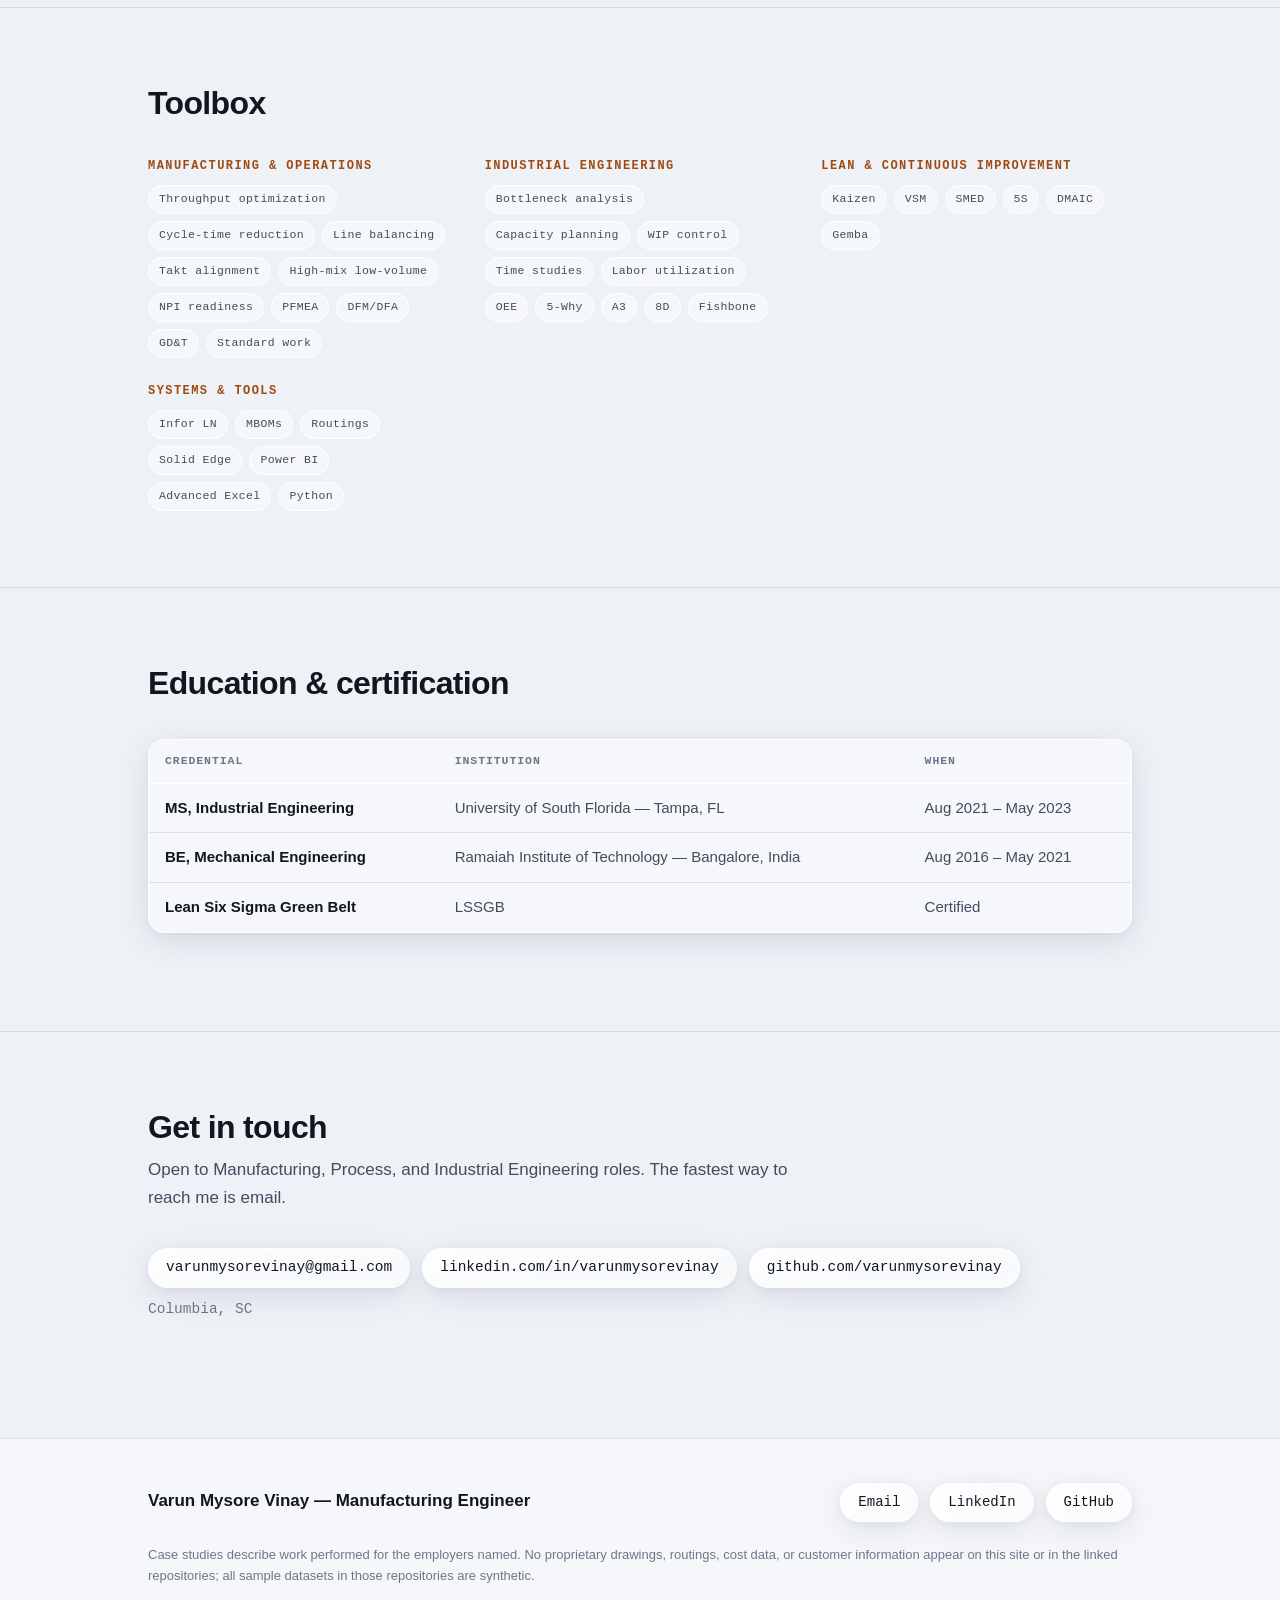
==== commit c0867708: "Update links for renamed GitHub account (varunmysorevinay) Co-Authored-By: Claude Opus 5 <noreply@an" ====
--- a/index.html
+++ b/index.html
@@ -43,7 +43,7 @@
       <span>Columbia, SC</span>
       <a href="mailto:varunmysorevinay@gmail.com">varunmysorevinay@gmail.com</a>
       <a href="https://www.linkedin.com/in/varunmysorevinay">LinkedIn</a>
-      <a href="https://github.com/varunmysorevinay-pixel">GitHub</a>
+      <a href="https://github.com/varunmysorevinay">GitHub</a>
       <span>MSIE · LSSGB</span>
     </div>
   </div>
@@ -187,7 +187,7 @@
     </div>
     <div class="cards">
 
-      <a class="card" href="https://github.com/varunmysorevinay-pixel/line-balancing-toolkit">
+      <a class="card" href="https://github.com/varunmysorevinay/line-balancing-toolkit">
         <h3>📊 Line Balancing Toolkit</h3>
         <p>
           Assigns precedence-constrained tasks to stations by Ranked Positional Weight, then reports
@@ -202,7 +202,7 @@
         <span class="more">View on GitHub →</span>
       </a>
 
-      <a class="card" href="https://github.com/varunmysorevinay-pixel/oee-analyzer">
+      <a class="card" href="https://github.com/varunmysorevinay/oee-analyzer">
         <h3>⚙️ OEE Analyzer</h3>
         <p>
           Availability × Performance × Quality with loss attribution in minutes, plus a downtime
@@ -217,7 +217,7 @@
         <span class="more">View on GitHub →</span>
       </a>
 
-      <a class="card" href="https://github.com/varunmysorevinay-pixel/time-study-toolkit">
+      <a class="card" href="https://github.com/varunmysorevinay/time-study-toolkit">
         <h3>⏱️ Time Study Toolkit</h3>
         <p>
           Observed → normal → standard time with rating and PF&amp;D allowances, MAD-based outlier
@@ -232,7 +232,7 @@
         <span class="more">View on GitHub →</span>
       </a>
 
-      <a class="card" href="https://github.com/varunmysorevinay-pixel/capacity-planning-model">
+      <a class="card" href="https://github.com/varunmysorevinay/capacity-planning-model">
         <h3>📈 Capacity Planning Model</h3>
         <p>
           Load vs. capacity by workcenter with constraint sizing — plus lead time via Kingman's VUT
@@ -425,7 +425,7 @@
     <div class="meta">
       <a href="mailto:varunmysorevinay@gmail.com">varunmysorevinay@gmail.com</a>
       <a href="https://www.linkedin.com/in/varunmysorevinay">linkedin.com/in/varunmysorevinay</a>
-      <a href="https://github.com/varunmysorevinay-pixel">github.com/varunmysorevinay-pixel</a>
+      <a href="https://github.com/varunmysorevinay">github.com/varunmysorevinay</a>
       <span>Columbia, SC</span>
     </div>
   </div>
@@ -440,7 +440,7 @@
       <div class="foot-links">
         <a href="mailto:varunmysorevinay@gmail.com">Email</a>
         <a href="https://www.linkedin.com/in/varunmysorevinay">LinkedIn</a>
-        <a href="https://github.com/varunmysorevinay-pixel">GitHub</a>
+        <a href="https://github.com/varunmysorevinay">GitHub</a>
       </div>
     </div>
     <p class="fineprint">
--- a/assets/style.css
+++ b/assets/style.css
@@ -1,20 +1,41 @@
 /* Varun Mysore Vinay — portfolio
+   Glass theme: frosted panels floating over a soft gradient field.
    Palette tokens live on :root; dark mode redefines only the tokens. */
 
 :root {
-  --bg:        #fbfaf8;
-  --bg-raised: #ffffff;
-  --bg-sunken: #f2f0ec;
-  --ink:       #14181d;
-  --ink-soft:  #4a5460;
-  --ink-faint: #7a8494;
-  --rule:      #e0dcd5;
-  --rule-soft: #ece9e4;
-  --accent:    #a1521a;
-  --accent-bg: #fdf3ea;
-  --steel:     #2f5d7c;
-  --shadow:    0 1px 2px rgba(20, 24, 29, .05), 0 8px 24px rgba(20, 24, 29, .05);
-  --shadow-lift: 0 2px 4px rgba(20, 24, 29, .06), 0 16px 40px rgba(20, 24, 29, .09);
+  --ink:       #12171f;
+  --ink-soft:  #414d5e;
+  --ink-faint: #6c7889;
+  --accent:    #a04a12;
+  --steel:     #2a5a7d;
+
+  /* Gradient field behind everything */
+  --field:     #eef1f6;
+  --blob-a:    rgba(255, 176, 92, .55);
+  --blob-b:    rgba(120, 180, 235, .50);
+  --blob-c:    rgba(190, 160, 235, .42);
+  --blob-d:    rgba(255, 214, 165, .45);
+
+  /* Glass surfaces */
+  --glass:        rgba(255, 255, 255, .62);
+  --glass-strong: rgba(255, 255, 255, .78);
+  --glass-quiet:  rgba(255, 255, 255, .42);
+  --glass-edge:   rgba(255, 255, 255, .80);
+  --glass-rule:   rgba(18, 23, 31, .10);
+  --glass-shadow: 0 8px 32px rgba(20, 34, 60, .10),
+                  0 2px 8px rgba(20, 34, 60, .05);
+  --glass-lift:   0 18px 48px rgba(20, 34, 60, .16),
+                  0 4px 12px rgba(20, 34, 60, .08);
+  --sheen:        linear-gradient(140deg,
+                    rgba(255, 255, 255, .60) 0%,
+                    rgba(255, 255, 255, .10) 42%,
+                    rgba(255, 255, 255, 0) 70%);
+  --accent-wash:  rgba(255, 176, 92, .16);
+
+  /* Kept modest on purpose — large blur radii and the saturate() pass are the
+     expensive parts of backdrop-filter, and past ~14px the frosting reads the
+     same while costing noticeably more to composite on every scroll. */
+  --blur: blur(14px) saturate(150%);
 
   --sans: -apple-system, BlinkMacSystemFont, "Segoe UI", Inter, Roboto,
           "Helvetica Neue", Arial, sans-serif;
@@ -27,19 +48,32 @@
 
 @media (prefers-color-scheme: dark) {
   :root {
-    --bg:        #0f1216;
-    --bg-raised: #171b21;
-    --bg-sunken: #14181e;
-    --ink:       #e8eaed;
-    --ink-soft:  #a8b2bf;
-    --ink-faint: #6f7a88;
-    --rule:      #262c34;
-    --rule-soft: #1e242b;
-    --accent:    #e8933f;
-    --accent-bg: #241a10;
-    --steel:     #7bb3d8;
-    --shadow:    0 1px 2px rgba(0, 0, 0, .4), 0 8px 24px rgba(0, 0, 0, .3);
-    --shadow-lift: 0 2px 4px rgba(0, 0, 0, .45), 0 16px 40px rgba(0, 0, 0, .4);
+    --ink:       #eef1f6;
+    --ink-soft:  #b3bdcb;
+    --ink-faint: #7e8a99;
+    --accent:    #f2a65a;
+    --steel:     #86bde2;
+
+    --field:     #080b11;
+    --blob-a:    rgba(224, 122, 30, .30);
+    --blob-b:    rgba(40, 110, 190, .32);
+    --blob-c:    rgba(120, 80, 200, .24);
+    --blob-d:    rgba(200, 90, 40, .18);
+
+    --glass:        rgba(255, 255, 255, .072);
+    --glass-strong: rgba(255, 255, 255, .105);
+    --glass-quiet:  rgba(255, 255, 255, .045);
+    --glass-edge:   rgba(255, 255, 255, .12);
+    --glass-rule:   rgba(255, 255, 255, .09);
+    --glass-shadow: 0 8px 32px rgba(0, 0, 0, .38),
+                    0 2px 8px rgba(0, 0, 0, .24);
+    --glass-lift:   0 20px 52px rgba(0, 0, 0, .52),
+                    0 4px 14px rgba(0, 0, 0, .32);
+    --sheen:        linear-gradient(140deg,
+                      rgba(255, 255, 255, .10) 0%,
+                      rgba(255, 255, 255, .03) 42%,
+                      rgba(255, 255, 255, 0) 70%);
+    --accent-wash:  rgba(242, 166, 90, .12);
   }
 }
 
@@ -49,12 +83,32 @@
 
 body {
   margin: 0;
-  background: var(--bg);
+  min-height: 100%;
   color: var(--ink);
   font-family: var(--sans);
   font-size: 17px;
   line-height: 1.65;
   -webkit-font-smoothing: antialiased;
+
+  background-color: var(--field);
+}
+
+/* The gradient field lives on its own fixed layer rather than on
+   `background-attachment: fixed`, which iOS Safari ignores outright and which
+   forces a full repaint behind every backdrop-filter panel on scroll. */
+body::before {
+  content: "";
+  position: fixed;
+  inset: 0;
+  z-index: -1;
+  pointer-events: none;
+  background-color: var(--field);
+  background-image:
+    radial-gradient(58rem 46rem at 12% -4%,  var(--blob-a) 0%, transparent 62%),
+    radial-gradient(62rem 50rem at 92% 8%,   var(--blob-b) 0%, transparent 64%),
+    radial-gradient(70rem 56rem at 76% 78%,  var(--blob-c) 0%, transparent 66%),
+    radial-gradient(54rem 44rem at 4% 92%,   var(--blob-d) 0%, transparent 62%);
+  background-repeat: no-repeat;
 }
 
 @media (prefers-reduced-motion: reduce) {
@@ -73,11 +127,65 @@
 
 h1, h2, h3, h4 { line-height: 1.2; letter-spacing: -0.02em; margin: 0; }
 
+/* ---------- the glass recipe ----------
+   Translucent fill, a bright hairline edge, a soft drop shadow, and a diagonal
+   sheen across the top-left. That combination is what actually reads as glass.
+
+   Real backdrop-filter is reserved for the sticky masthead alone, and this is a
+   deliberate call rather than a shortcut. What sits behind every panel here is a
+   smooth radial gradient, and blurring a smooth gradient returns very nearly the
+   pixels you started with — the effect is invisible while the cost is not. Every
+   blurred element is its own compositing layer that must re-sample a fixed,
+   full-viewport gradient on each scroll frame; at ~18 panels this stalled the
+   renderer outright (screenshots timed out while JS kept running). The masthead
+   is the one surface that slides over changing content, so it is the one place
+   the blur is visible enough to pay for. */
+
+.masthead {
+  -webkit-backdrop-filter: var(--blur);
+  backdrop-filter: var(--blur);
+}
+
+.card::before, .metric::before, .pull::before {
+  content: "";
+  position: absolute;
+  inset: 0;
+  background: var(--sheen);
+  pointer-events: none;
+  border-radius: inherit;
+}
+
+/* The button labels are bare text nodes, so the `> * { z-index: 1 }` trick the
+   panels use cannot lift them above the sheen. Push the sheen behind instead:
+   `isolation: isolate` on the anchor keeps z-index -1 inside the button, where
+   it paints over the button's own background but under its text. */
+.meta a::before, .foot-links a::before {
+  content: "";
+  position: absolute;
+  inset: 0;
+  z-index: -1;
+  background: var(--sheen);
+  pointer-events: none;
+  border-radius: inherit;
+}
+
 /* ---------- masthead ---------- */
 
 .masthead {
-  border-bottom: 1px solid var(--rule);
-  background: var(--bg-raised);
+  position: sticky;
+  top: 0;
+  z-index: 20;
+  background: var(--glass-quiet);
+  border-bottom: 1px solid var(--glass-rule);
+}
+
+/* Without backdrop-filter the masthead is the only surface that would suffer —
+   text scrolling underneath a merely-translucent bar gets unreadable — so it
+   alone falls back to a near-opaque fill. The panels need no fallback: they
+   never relied on blur to begin with. Must come after the rule above: same
+   specificity, so source order decides. */
+@supports not ((backdrop-filter: blur(1px)) or (-webkit-backdrop-filter: blur(1px))) {
+  .masthead { background: var(--field); }
 }
 
 .nav {
@@ -85,7 +193,7 @@
   flex-wrap: wrap;
   gap: 8px 28px;
   align-items: baseline;
-  padding: 18px 0;
+  padding: 16px 0;
   font-size: 14px;
 }
 
@@ -97,16 +205,12 @@
   margin-right: auto;
 }
 
-.nav a:not(.brand) {
-  color: var(--ink-soft);
-  text-decoration: none;
-}
-
+.nav a:not(.brand) { color: var(--ink-soft); text-decoration: none; }
 .nav a:not(.brand):hover { color: var(--accent); }
 
 /* ---------- hero ---------- */
 
-.hero { padding: clamp(56px, 9vw, 104px) 0 clamp(40px, 6vw, 64px); }
+.hero { padding: clamp(56px, 9vw, 108px) 0 clamp(40px, 6vw, 64px); }
 
 .eyebrow {
   font-family: var(--mono);
@@ -118,7 +222,7 @@
 }
 
 .hero h1 {
-  font-size: clamp(38px, 6.5vw, 62px);
+  font-size: clamp(38px, 6.5vw, 64px);
   font-weight: 700;
   letter-spacing: -0.035em;
   margin-bottom: 8px;
@@ -143,18 +247,59 @@
 .meta {
   display: flex;
   flex-wrap: wrap;
-  gap: 10px 22px;
+  align-items: center;
+  gap: 10px 12px;
   font-size: 14.5px;
   color: var(--ink-faint);
   font-family: var(--mono);
 }
 
-.meta a { color: var(--ink-soft); text-decoration: none; border-bottom: 1px solid var(--rule); }
-.meta a:hover { color: var(--accent); border-color: var(--accent); }
+/* ---------- glass buttons ----------
+   The contact links — email, LinkedIn, GitHub — in the hero, the contact
+   section, and every footer. Only anchors become buttons; the plain spans
+   beside them (location, credentials) stay quiet text, because a button
+   shape promises something to click. */
+
+.meta a,
+.foot-links a {
+  position: relative;
+  isolation: isolate;
+  display: inline-flex;
+  align-items: center;
+  padding: 9px 17px;
+  border-radius: 999px;
+  background: var(--glass);
+  border: 1px solid var(--glass-edge);
+  box-shadow: var(--glass-shadow);
+  color: var(--ink);
+  text-decoration: none;
+  line-height: 1.35;
+  white-space: nowrap;
+  transition: transform .18s ease, box-shadow .18s ease,
+              border-color .18s ease, background .18s ease, color .18s ease;
+}
+
+.meta a:hover,
+.foot-links a:hover {
+  transform: translateY(-2px);
+  background: var(--glass-strong);
+  border-color: var(--accent);
+  color: var(--accent);
+  box-shadow: var(--glass-lift);
+}
+
+.meta a:active,
+.foot-links a:active { transform: translateY(0); box-shadow: var(--glass-shadow); }
+
+/* Long addresses shouldn't force a horizontal scroll on a phone. */
+@media (max-width: 480px) {
+  .meta a, .foot-links a { white-space: normal; word-break: break-word; }
+}
 
 /* ---------- section scaffolding ---------- */
 
-section { padding: clamp(44px, 6vw, 76px) 0; border-top: 1px solid var(--rule-soft); }
+section { padding: clamp(44px, 6vw, 76px) 0; }
+section + section { border-top: 1px solid var(--glass-rule); }
 
 .section-head { margin-bottom: 36px; }
 
@@ -164,25 +309,30 @@
   margin-bottom: 10px;
 }
 
-.section-head p {
-  color: var(--ink-soft);
-  max-width: var(--measure);
-  margin: 0;
-}
-
-/* ---------- metric strip ---------- */
+.section-head p { color: var(--ink-soft); max-width: var(--measure); margin: 0; }
+
+/* ---------- metric tiles ---------- */
 
 .metrics {
   display: grid;
-  grid-template-columns: repeat(auto-fit, minmax(180px, 1fr));
-  gap: 1px;
-  background: var(--rule);
-  border: 1px solid var(--rule);
-  border-radius: 10px;
-  overflow: hidden;
-}
-
-.metric { background: var(--bg-raised); padding: 24px 22px; }
+  grid-template-columns: repeat(auto-fit, minmax(190px, 1fr));
+  gap: 14px;
+}
+
+.metric {
+  position: relative;
+  isolation: isolate;
+  background: var(--glass);
+  border: 1px solid var(--glass-edge);
+  border-radius: 16px;
+  padding: 24px 22px;
+  box-shadow: var(--glass-shadow);
+  transition: transform .2s ease, box-shadow .2s ease;
+}
+
+.metric > * { position: relative; z-index: 1; }
+
+.metric:hover { transform: translateY(-2px); box-shadow: var(--glass-lift); }
 
 .metric .value {
   font-family: var(--mono);
@@ -220,29 +370,30 @@
 }
 
 .card {
-  background: var(--bg-raised);
-  border: 1px solid var(--rule);
-  border-radius: 12px;
+  position: relative;
+  isolation: isolate;
+  background: var(--glass);
+  border: 1px solid var(--glass-edge);
+  border-radius: 18px;
   padding: 26px 26px 24px;
-  box-shadow: var(--shadow);
-  transition: box-shadow .18s ease, transform .18s ease, border-color .18s ease;
+  box-shadow: var(--glass-shadow);
+  transition: box-shadow .22s ease, transform .22s ease, border-color .22s ease;
   display: flex;
   flex-direction: column;
 }
 
+.card > * { position: relative; z-index: 1; }
+
 a.card { text-decoration: none; color: inherit; }
 
 a.card:hover {
-  box-shadow: var(--shadow-lift);
-  transform: translateY(-2px);
+  box-shadow: var(--glass-lift);
+  transform: translateY(-3px);
   border-color: var(--accent);
-}
-
-.card h3 {
-  font-size: 19px;
-  font-weight: 640;
-  margin-bottom: 10px;
-}
+  background: var(--glass-strong);
+}
+
+.card h3 { font-size: 19px; font-weight: 640; margin-bottom: 10px; }
 
 .card p {
   color: var(--ink-soft);
@@ -257,15 +408,19 @@
   font-family: var(--mono);
   font-size: 11.5px;
   letter-spacing: 0.03em;
-  padding: 3px 9px;
-  border-radius: 5px;
-  background: var(--bg-sunken);
-  border: 1px solid var(--rule-soft);
+  padding: 4px 10px;
+  border-radius: 999px;
+  background: var(--glass-quiet);
+  border: 1px solid var(--glass-edge);
   color: var(--ink-soft);
   white-space: nowrap;
 }
 
-.tag.hot { background: var(--accent-bg); border-color: var(--accent); color: var(--accent); }
+.tag.hot {
+  background: var(--accent-wash);
+  border-color: var(--accent);
+  color: var(--accent);
+}
 
 .card .more {
   font-family: var(--mono);
@@ -283,7 +438,7 @@
   grid-template-columns: 210px 1fr;
   gap: 28px;
   padding-top: 24px;
-  border-top: 1px solid var(--rule-soft);
+  border-top: 1px solid var(--glass-rule);
 }
 
 .role-item:first-child { border-top: none; padding-top: 0; }
@@ -298,7 +453,6 @@
 .role-when .place { display: block; color: var(--ink-soft); margin-top: 4px; }
 
 .role-body h3 { font-size: 19px; font-weight: 640; margin-bottom: 4px; }
-
 .role-body .org { color: var(--accent); font-weight: 550; }
 
 .role-body .what {
@@ -337,7 +491,7 @@
 
 /* ---------- case study pages ---------- */
 
-.case-hero { padding: clamp(44px, 7vw, 76px) 0 clamp(28px, 4vw, 40px); }
+.case-hero { padding: clamp(44px, 7vw, 80px) 0 clamp(28px, 4vw, 40px); }
 
 .case-hero h1 {
   font-size: clamp(30px, 5vw, 46px);
@@ -372,57 +526,74 @@
   font-weight: 640;
   margin: 44px 0 14px;
   padding-top: 20px;
-  border-top: 1px solid var(--rule-soft);
+  border-top: 1px solid var(--glass-rule);
 }
 
 .case-body h2:first-child { border-top: none; padding-top: 0; margin-top: 0; }
 
-.case-body h3 {
-  font-size: 17.5px;
-  font-weight: 640;
-  margin: 26px 0 8px;
-}
+.case-body h3 { font-size: 17.5px; font-weight: 640; margin: 26px 0 8px; }
 
 .case-body p { color: var(--ink-soft); margin: 0 0 16px; }
 .case-body p strong, .case-body li strong { color: var(--ink); font-weight: 600; }
 .case-body ul, .case-body ol { color: var(--ink-soft); padding-left: 22px; margin: 0 0 18px; }
 .case-body li { margin-bottom: 8px; }
 
+.case-meta {
+  font-size: 14.5px;
+  color: var(--ink-faint);
+  font-style: italic;
+  margin: -6px 0 18px;
+}
+
 .pull {
+  position: relative;
+  isolation: isolate;
   border-left: 3px solid var(--accent);
-  background: var(--accent-bg);
-  padding: 18px 22px;
-  margin: 26px 0;
-  border-radius: 0 8px 8px 0;
-}
-
+  background: var(--accent-wash);
+  border-top: 1px solid var(--glass-edge);
+  border-right: 1px solid var(--glass-edge);
+  border-bottom: 1px solid var(--glass-edge);
+  padding: 20px 24px;
+  margin: 28px 0;
+  border-radius: 0 16px 16px 0;
+  box-shadow: var(--glass-shadow);
+}
+
+.pull > * { position: relative; z-index: 1; }
 .pull p { margin: 0; color: var(--ink); font-size: 17.5px; }
 
 .result-strip {
   display: grid;
-  grid-template-columns: repeat(auto-fit, minmax(140px, 1fr));
-  gap: 1px;
-  background: var(--rule);
-  border: 1px solid var(--rule);
-  border-radius: 10px;
-  overflow: hidden;
+  grid-template-columns: repeat(auto-fit, minmax(150px, 1fr));
+  gap: 14px;
   margin: 28px 0;
 }
 
 .result-strip .metric { padding: 20px 18px; }
 .result-strip .metric .value { font-size: clamp(22px, 3vw, 27px); }
+
+/* ---------- tables ---------- */
 
 table {
   width: 100%;
   border-collapse: collapse;
   font-size: 15px;
+  margin: 0;
+}
+
+.table-scroll {
+  overflow-x: auto;
   margin: 22px 0;
-}
-
-.table-scroll { overflow-x: auto; margin: 22px 0; }
-.table-scroll table { margin: 0; min-width: 460px; }
-
-th, td { text-align: left; padding: 10px 14px; border-bottom: 1px solid var(--rule-soft); }
+  background: var(--glass-quiet);
+  border: 1px solid var(--glass-edge);
+  border-radius: 16px;
+  box-shadow: var(--glass-shadow);
+}
+
+.table-scroll table { min-width: 460px; }
+
+th, td { text-align: left; padding: 12px 16px; border-bottom: 1px solid var(--glass-rule); }
+tr:last-child td { border-bottom: none; }
 
 th {
   font-family: var(--mono);
@@ -430,7 +601,7 @@
   letter-spacing: 0.08em;
   text-transform: uppercase;
   color: var(--ink-faint);
-  border-bottom: 1px solid var(--rule);
+  border-bottom: 1px solid var(--glass-edge);
 }
 
 td { color: var(--ink-soft); }
@@ -439,8 +610,8 @@
 /* ---------- footer ---------- */
 
 footer {
-  border-top: 1px solid var(--rule);
-  background: var(--bg-raised);
+  background: var(--glass-quiet);
+  border-top: 1px solid var(--glass-rule);
   padding: 44px 0;
   margin-top: 40px;
 }
@@ -455,9 +626,14 @@
 
 .foot-inner .name { font-weight: 640; }
 
-.foot-links { display: flex; flex-wrap: wrap; gap: 8px 22px; font-family: var(--mono); font-size: 14px; }
-.foot-links a { color: var(--ink-soft); text-decoration: none; }
-.foot-links a:hover { color: var(--accent); }
+.foot-links {
+  display: flex;
+  flex-wrap: wrap;
+  align-items: center;
+  gap: 10px 12px;
+  font-family: var(--mono);
+  font-size: 14px;
+}
 
 .fineprint { font-size: 13px; color: var(--ink-faint); margin-top: 22px; }
 
@@ -468,11 +644,3 @@
   outline-offset: 3px;
   border-radius: 3px;
 }
-
-/* Role sub-heading inside a case study body */
-.case-meta {
-  font-size: 14.5px;
-  color: var(--ink-faint);
-  font-style: italic;
-  margin: -6px 0 18px;
-}
